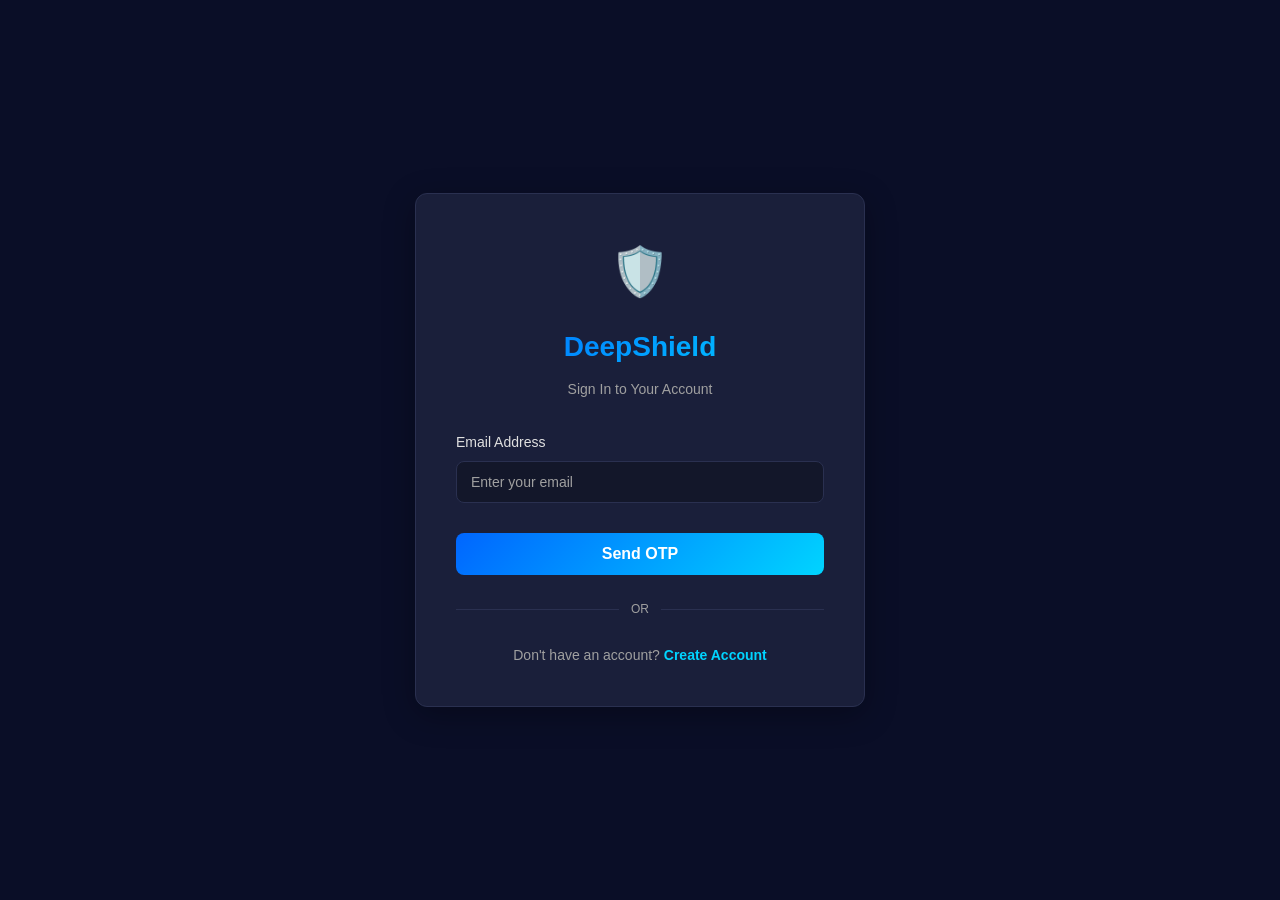
==== deepfake-detection/index.html @ 6e88c6fb "inital commit" ====
<!DOCTYPE html>
<html lang="en">
<head>
    <meta charset="UTF-8">
    <meta name="viewport" content="width=device-width, initial-scale=1.0">
    <title>DeepShield - Deepfake Detection System</title>
    <link rel="stylesheet" href="styles.css">
    <link rel="stylesheet" href="animations.css">
</head>
<body>
    <!-- Navigation Bar -->
    <nav class="navbar">
        <div class="nav-container">
            <div class="logo">
                <span class="logo-icon">🛡️</span>
                <span class="logo-text">DeepShield</span>
            </div>
            <ul class="nav-links">
                <li><a href="index.html" class="active">Home</a></li>
                <li><a href="image-detection.html">Image Detection</a></li>
                <li><a href="video-detection.html">Video Detection</a></li>
                <li><a href="audio-detection.html">Audio Detection</a></li>
                <li><a href="ai-assistant.html">AI Assistant</a></li>
                <li><a href="profile.html" id="profileLink" class="profile-name" style="display: none;"></a></li>
                <li><a href="#about">About</a></li>
            </ul>
        </div>
    </nav>

    <!-- Hero Section -->
    <section class="hero">
        <div class="hero-content">
            <h1 class="hero-title">Detect Deepfakes with AI</h1>
            <p class="hero-subtitle">Advanced AI-powered detection system to identify manipulated images, videos, and audio content</p>
            <div class="hero-buttons">
                <a href="image-detection.html" class="btn btn-primary">Analyze Image</a>
                <a href="video-detection.html" class="btn btn-primary">Analyze Video</a>
                <a href="audio-detection.html" class="btn btn-primary">Analyze Audio</a>
            </div>
        </div>
        <div class="hero-background">
            <div class="shape shape-1"></div>
            <div class="shape shape-2"></div>
            <div class="shape shape-3"></div>
        </div>
    </section>

    <!-- Features Section -->
    <section class="features" id="features">
        <div class="container">
            <h2 class="section-title">Our Detection Technology</h2>
            <div class="features-grid">
                <div class="feature-card">
                    <div class="feature-icon">📸</div>
                    <h3>Image Analysis</h3>
                    <p>Advanced facial artifact detection using XceptionNet CNN to identify manipulated images with high accuracy.</p>
                    <ul class="feature-list">
                        <li>XceptionNet model</li>
                        <li>Facial region detection</li>
                        <li>Real-time processing</li>
                    </ul>
                </div>

                <div class="feature-card">
                    <div class="feature-icon">🎥</div>
                    <h3>Video Analysis</h3>
                    <p>Frame-by-frame deepfake detection with temporal consistency checking for comprehensive video authentication.</p>
                    <ul class="feature-list">
                        <li>Frame extraction</li>
                        <li>Temporal analysis</li>
                        <li>Consistency scoring</li>
                    </ul>
                </div>

                <div class="feature-card">
                    <div class="feature-icon">🎵</div>
                    <h3>Audio Analysis</h3>
                    <p>Speech synthesis detection using MFCC feature extraction and CNN classification for audio authenticity verification.</p>
                    <ul class="feature-list">
                        <li>MFCC extraction</li>
                        <li>Speech analysis</li>
                        <li>Synthetic detection</li>
                    </ul>
                </div>

                <div class="feature-card">
                    <div class="feature-icon">🔀</div>
                    <h3>Fusion Logic</h3>
                    <p>Intelligent weighted fusion of multiple detection results for a comprehensive trust score assessment.</p>
                    <ul class="feature-list">
                        <li>Multi-modal analysis</li>
                        <li>Weighted scoring</li>
                        <li>Final verdict</li>
                    </ul>
                </div>

                <div class="feature-card">
                    <div class="feature-icon">🧠</div>
                    <h3>Explainable AI</h3>
                    <p>Grad-CAM visualization highlights the regions that influenced the model's decision for transparency.</p>
                    <ul class="feature-list">
                        <li>Visual explanations</li>
                        <li>Attention maps</li>
                        <li>Decision insights</li>
                    </ul>
                </div>

                <div class="feature-card">
                    <div class="feature-icon">⚡</div>
                    <h3>Real-time Results</h3>
                    <p>Instant analysis and detailed reports with confidence scores and visual indicators for quick decision making.</p>
                    <ul class="feature-list">
                        <li>Instant processing</li>
                        <li>Confidence scores</li>
                        <li>Detailed reports</li>
                    </ul>
                </div>
            </div>
        </div>
    </section>

    <!-- Models Section -->
    <section class="models">
        <div class="container">
            <h2 class="section-title">ML Models & Techniques</h2>
            <div class="models-grid">
                <div class="model-card">
                    <h3>XceptionNet</h3>
                    <p class="model-type">CNN Architecture</p>
                    <p>Deep learning CNN based on depthwise separable convolutions for capturing subtle facial artifacts.</p>
                </div>
                <div class="model-card">
                    <h3>MTCNN</h3>
                    <p class="model-type">Face Detection</p>
                    <p>Multi-task cascaded CNN for detecting and cropping facial regions with landmark precision.</p>
                </div>
                <div class="model-card">
                    <h3>MFCC</h3>
                    <p class="model-type">Audio Features</p>
                    <p>Mel-Frequency Cepstral Coefficients for extracting meaningful features from audio signals.</p>
                </div>
                <div class="model-card">
                    <h3>Audio CNN</h3>
                    <p class="model-type">Classification</p>
                    <p>Convolutional Neural Network trained to classify audio as real or synthetically generated.</p>
                </div>
            </div>
        </div>
    </section>

    <!-- How It Works Section -->
    <section class="how-it-works">
        <div class="container">
            <h2 class="section-title">How It Works</h2>
            <div class="workflow">
                <div class="workflow-step">
                    <div class="step-number">1</div>
                    <h3>Upload Content</h3>
                    <p>Select and upload your image, video, or audio file for analysis</p>
                </div>
                <div class="step-arrow">→</div>
                <div class="workflow-step">
                    <div class="step-number">2</div>
                    <h3>Processing</h3>
                    <p>AI models analyze the content for signs of manipulation</p>
                </div>
                <div class="step-arrow">→</div>
                <div class="workflow-step">
                    <div class="step-number">3</div>
                    <h3>Analysis</h3>
                    <p>Multi-modal fusion combines all detection results</p>
                </div>
                <div class="step-arrow">→</div>
                <div class="workflow-step">
                    <div class="step-number">4</div>
                    <h3>Results</h3>
                    <p>Get detailed report with trust score and visual explanations</p>
                </div>
            </div>
        </div>
    </section>

    <!-- About Section -->
    <section class="about" id="about">
        <div class="container">
            <h2 class="section-title">About DeepShield</h2>
            <div class="about-content">
                <p>DeepShield is a state-of-the-art deepfake detection system designed to help identify manipulated multimedia content. With advances in AI and deep learning, creating convincing deepfakes has become easier, making detection tools essential for content verification and misinformation prevention.</p>
                <p>Our system combines multiple detection algorithms and machine learning models to provide comprehensive analysis across images, videos, and audio content. We leverage cutting-edge techniques like XceptionNet, MTCNN, and MFCC feature extraction to ensure accurate and reliable results.</p>
                <p>DeepShield is committed to transparency and explainability, providing visual insights into why content was flagged as potentially fake, helping users understand the detection process.</p>
            </div>
        </div>
    </section>

    <!-- Footer -->
    <footer class="footer">
        <div class="container">
            <div class="footer-content">
                <div class="footer-section">
                    <h3>DeepShield</h3>
                    <p>Advanced deepfake detection system</p>
                </div>
                <div class="footer-section">
                    <h4>Navigation</h4>
                    <ul>
                        <li><a href="index.html">Home</a></li>
                        <li><a href="image-detection.html">Image Detection</a></li>
                        <li><a href="video-detection.html">Video Detection</a></li>
                        <li><a href="audio-detection.html">Audio Detection</a></li>
                    </ul>
                </div>
                <div class="footer-section">
                    <h4>Technologies</h4>
                    <ul>
                        <li>XceptionNet</li>
                        <li>MTCNN</li>
                        <li>MFCC</li>
                        <li>Grad-CAM</li>
                    </ul>
                </div>
                <div class="footer-section">
                    <h4>Support</h4>
                    <ul>
                        <li><a href="#">Documentation</a></li>
                        <li><a href="#">FAQ</a></li>
                        <li><a href="#">Contact</a></li>
                    </ul>
                </div>
            </div>
            <div class="footer-bottom">
                <p>&copy; 2026 DeepShield. All rights reserved. | Hackathon Project</p>
            </div>
        </div>
    </footer>

    <script src="script.js"></script>
    <script>
        // Authentication Check & Navigation Setup
        function checkAuthentication() {
            const token = localStorage.getItem('authToken');
            if (!token) {
                // Redirect to login if no token
                window.location.href = 'login.html';
                return false;
            }
            return true;
        }

        function setupNavigation() {
            const token = localStorage.getItem('authToken');
            const userEmail = localStorage.getItem('userEmail');
            const profileLink = document.getElementById('profileLink');
            
            // Add logout button to navbar
            const navLinks = document.querySelector('.nav-links');
            
            // Remove existing logout button if any
            const existingLogout = document.getElementById('logoutBtn');
            if (existingLogout) existingLogout.remove();
            
            if (token) {
                profileLink.style.display = 'block';
                // Display user email as profile name
                profileLink.textContent = userEmail || 'Profile';
                
                // Create logout button
                const logoutLi = document.createElement('li');
                logoutLi.innerHTML = `<a href="#" id="logoutBtn" class="logout-link">Logout</a>`;
                navLinks.appendChild(logoutLi);
                
                // Logout functionality
                document.getElementById('logoutBtn').addEventListener('click', function(e) {
                    e.preventDefault();
                    localStorage.removeItem('authToken');
                    localStorage.removeItem('userEmail');
                    window.location.href = 'login.html';
                });
            }
        }

        document.addEventListener('DOMContentLoaded', function() {
            checkAuthentication();
            setupNavigation();
        });
    </script>
</body>
</html>
---- deepfake-detection/styles.css ----
/* ============================================
   GLOBAL STYLES & VARIABLES
   ============================================ */

:root {
    --primary-color: #0066ff;
    --primary-dark: #0052cc;
    --secondary-color: #00d4ff;
    --success-color: #00d084;
    --danger-color: #ff3333;
    --warning-color: #ffb800;
    --dark-bg: #0a0e27;
    --dark-card: #1a1f3a;
    --dark-input: #13172a;
    --light-text: #e0e0e0;
    --light-text-secondary: #a0a0a0;
    --border-color: #2a3050;
    --gradient-primary: linear-gradient(135deg, #0066ff 0%, #00d4ff 100%);
    --gradient-success: linear-gradient(135deg, #00d084 0%, #00cc66 100%);
    --gradient-danger: linear-gradient(135deg, #ff3333 0%, #ff6666 100%);
    --shadow: 0 8px 32px rgba(0, 0, 0, 0.3);
    --shadow-lg: 0 20px 60px rgba(0, 102, 255, 0.2);
    --transition: all 0.3s cubic-bezier(0.4, 0, 0.2, 1);
    --transition-fast: all 0.15s cubic-bezier(0.4, 0, 0.2, 1);
    --transition-slow: all 0.5s cubic-bezier(0.4, 0, 0.2, 1);
}

* {
    margin: 0;
    padding: 0;
    box-sizing: border-box;
}

html {
    scroll-behavior: smooth;
}

body {
    font-family: 'Segoe UI', Tahoma, Geneva, Verdana, sans-serif;
    background: var(--dark-bg);
    color: var(--light-text);
    line-height: 1.6;
    overflow-x: hidden;
}

.container {
    max-width: 1200px;
    margin: 0 auto;
    padding: 0 20px;
}

/* ============================================
   NAVIGATION BAR
   ============================================ */

.navbar {
    background: linear-gradient(180deg, rgba(10, 14, 39, 0.99) 0%, rgba(15, 25, 60, 0.95) 100%);
    backdrop-filter: blur(20px);
    border-bottom: 2px solid rgba(0, 212, 255, 0.15);
    position: sticky;
    top: 0;
    z-index: 1000;
    box-shadow: 0 10px 40px rgba(0, 102, 255, 0.2), 0 0 60px rgba(0, 212, 255, 0.08);
    animation: slideDown 0.6s cubic-bezier(0.4, 0, 0.2, 1);
}

@keyframes slideDown {
    from {
        transform: translateY(-100%);
        opacity: 0;
    }
    to {
        transform: translateY(0);
        opacity: 1;
    }
}

.nav-container {
    width: 100%;
    max-width: 1600px;
    margin: 0 auto;
    padding: 0 50px;
    display: flex;
    justify-content: space-between;
    align-items: center;
    height: 75px;
    gap: 40px;
}

.logo {
    display: flex !important;
    align-items: center;
    justify-content: center;
    gap: 12px;
    font-size: 26px;
    font-weight: 800;
    background: linear-gradient(135deg, #0066ff 0%, #00d4ff 100%);
    -webkit-background-clip: text;
    -webkit-text-fill-color: transparent;
    background-clip: text;
    cursor: pointer;
    transition: all 0.4s cubic-bezier(0.4, 0, 0.2, 1);
    white-space: nowrap;
    flex-shrink: 0;
    animation: fadeInLeft 0.6s cubic-bezier(0.4, 0, 0.2, 1);
    letter-spacing: -0.5px;
    height: 75px;
}

@keyframes fadeInLeft {
    from {
        opacity: 0;
        transform: translateX(-20px);
    }
    to {
        opacity: 1;
        transform: translateX(0);
    }
}

.logo:hover {
    transform: scale(1.1);
    filter: drop-shadow(0 0 20px rgba(0, 102, 255, 0.5));
}

.logo-icon {
    font-size: 32px;
    animation: spin 3s linear infinite;
    transition: transform 0.4s ease;
    display: inline-block;
}

.logo:hover .logo-icon {
    animation: bounce 0.6s ease;
}

@keyframes spin {
    0% { transform: rotate(0deg); }
    100% { transform: rotate(360deg); }
}

@keyframes bounce {
    0%, 100% { transform: translateY(0); }
    50% { transform: translateY(-8px); }
}

.nav-links {
    display: flex;
    list-style: none;
    gap: 15px;
    margin: 0;
    padding: 0;
    align-items: center;
    flex: 1;
    justify-content: center;
}

.nav-links li {
    animation: fadeInDown 0.6s ease forwards;
    height: 100%;
    display: flex;
    align-items: center;
}

.nav-links li:nth-child(1) { animation-delay: 0.1s; }
.nav-links li:nth-child(2) { animation-delay: 0.2s; }
.nav-links li:nth-child(3) { animation-delay: 0.3s; }
.nav-links li:nth-child(4) { animation-delay: 0.4s; }
.nav-links li:nth-child(5) { animation-delay: 0.5s; }
.nav-links li:nth-child(6) { animation-delay: 0.6s; }
.nav-links li:nth-child(7) { animation-delay: 0.7s; }

@keyframes fadeInDown {
    from {
        opacity: 0;
        transform: translateY(-20px);
    }
    to {
        opacity: 1;
        transform: translateY(0);
    }
}

.nav-links a {
    color: var(--light-text-secondary);
    text-decoration: none;
    font-weight: 600;
    font-size: 14px;
    position: relative;
    transition: all 0.3s cubic-bezier(0.4, 0, 0.2, 1);
    padding: 8px 14px;
    border-radius: 8px;
    white-space: nowrap;
    letter-spacing: 0.3px;
    display: flex;
    align-items: center;
    height: 40px;
}

.nav-links a:hover {
    color: var(--secondary-color);
    background: rgba(0, 212, 255, 0.08);
    transform: translateY(-2px);
    box-shadow: 0 4px 12px rgba(0, 212, 255, 0.15);
}

.nav-links a.active {
    color: var(--secondary-color);
    background: rgba(0, 102, 255, 0.1);
    box-shadow: inset 0 0 20px rgba(0, 212, 255, 0.08);
    border-bottom: 3px solid var(--secondary-color);
}

.nav-links a.active::after {
    content: '';
    position: absolute;
    bottom: -8px;
    left: 14px;
    right: 14px;
    height: 3px;
    background: linear-gradient(90deg, #0066ff 0%, #00d4ff 100%);
    border-radius: 2px;
    animation: expandWidth 0.4s cubic-bezier(0.4, 0, 0.2, 1);
    box-shadow: 0 0 10px rgba(0, 212, 255, 0.5);
    display: none;
}

@keyframes expandWidth {
    from {
        width: 0;
        left: 50%;
    }
    to {
        width: calc(100% - 32px);
        left: 16px;
    }
}

.logout-link {
    background: linear-gradient(135deg, #0066ff 0%, #00d4ff 100%) !important;
    color: white !important;
    padding: 10px 22px !important;
    border-radius: 10px;
    font-size: 14px !important;
    font-weight: 700 !important;
    display: inline-flex !important;
    align-items: center;
    justify-content: center;
    border: none !important;
    cursor: pointer !important;
    transition: all 0.3s cubic-bezier(0.4, 0, 0.2, 1) !important;
    position: relative;
    overflow: hidden;
    animation: fadeInRight 0.6s ease 0.8s forwards;
    opacity: 0;
    letter-spacing: 0.5px;
    box-shadow: 0 8px 25px rgba(0, 102, 255, 0.3);
    height: 44px;
    white-space: nowrap;
}

@keyframes fadeInRight {
    from {
        opacity: 0;
        transform: translateX(20px);
    }
    to {
        opacity: 1;
        transform: translateX(0);
    }
}
.logout-link::before {
    content: '';
    position: absolute;
    top: 0;
    left: -100%;
    width: 100%;
    height: 100%;
    background: rgba(255, 255, 255, 0.3);
    transition: left 0.4s ease;
    z-index: 0;
}

.logout-link:hover::before {
    left: 100%;
}

.logout-link:hover {
    transform: translateY(-4px) scale(1.08) !important;
    box-shadow: 0 15px 35px rgba(0, 102, 255, 0.6), 0 0 20px rgba(0, 212, 255, 0.3) !important;
    text-decoration: none !important;
}

.logout-link:active {
    transform: translateY(-2px) scale(1.02) !important;
    box-shadow: 0 8px 20px rgba(0, 102, 255, 0.4) !important;
}

.profile-name {
    background: linear-gradient(135deg, #00d084 0%, #00cc66 100%) !important;
    color: white !important;
    padding: 10px 22px !important;
    border-radius: 10px;
    font-size: 14px !important;
    font-weight: 600 !important;
    display: inline-flex !important;
    align-items: center;
    justify-content: center;
    border: none !important;
    cursor: pointer !important;
    transition: all 0.3s cubic-bezier(0.4, 0, 0.2, 1) !important;
    position: relative;
    overflow: hidden;
    letter-spacing: 0.5px;
    box-shadow: 0 8px 25px rgba(0, 212, 132, 0.3);
    height: 44px;
    white-space: nowrap;
    max-width: 200px;
    overflow: hidden;
    text-overflow: ellipsis;
}

.profile-name:hover {
    transform: translateY(-4px) scale(1.08) !important;
    box-shadow: 0 15px 35px rgba(0, 212, 132, 0.6), 0 0 20px rgba(0, 212, 255, 0.3) !important;
    text-decoration: none !important;
}

.profile-name:active {
    transform: translateY(-2px) scale(1.02) !important;
    box-shadow: 0 8px 20px rgba(0, 212, 132, 0.4) !important;
}

/* Responsive Navbar */
@media (max-width: 1024px) {
    .nav-container {
        padding: 0 30px;
        height: 70px;
    }
    
    .nav-links {
        gap: 4px;
    }
    
    .nav-links a {
        padding: 8px 12px;
        font-size: 13px;
    }
    
    .logout-link {
        padding: 10px 18px !important;
        font-size: 13px !important;
    }
}

@media (max-width: 768px) {
    .nav-container {
        padding: 0 20px;
        height: 65px;
    }
    
    .logo {
        font-size: 22px;
        gap: 8px;
    }
    
    .logo-icon {
        font-size: 26px;
    }
    
    .nav-links {
        gap: 2px;
    }
    
    .nav-links a {
        padding: 6px 10px;
        font-size: 12px;
    }
    
    .logout-link {
        padding: 8px 14px !important;
        font-size: 12px !important;
    }
}

@media (max-width: 480px) {
    .nav-container {
        padding: 0 15px;
        height: 60px;
        flex-wrap: wrap;
    }
    
    .logo {
        font-size: 18px;
    }
    
    .logo-icon {
        font-size: 22px;
    }
    
    .nav-links {
        gap: 0;
        order: 3;
        width: 100%;
        margin-top: 10px;
    }
    
    .nav-links a {
        padding: 5px 8px;
        font-size: 11px;
    }
    
    .logout-link {
        padding: 7px 12px !important;
        font-size: 11px !important;
    }
}

@media (max-width: 768px) {
    .nav-links {
        gap: 15px;
        font-size: 14px;
    }
    
    .logo-text {
        display: none;
    }
}

/* ============================================
   BUTTONS
   ============================================ */

.btn {
    padding: 12px 24px;
    border: none;
    border-radius: 8px;
    font-size: 14px;
    font-weight: 600;
    cursor: pointer;
    transition: all 0.3s cubic-bezier(0.4, 0, 0.2, 1);
    text-decoration: none;
    display: inline-block;
    text-align: center;
    position: relative;
    overflow: hidden;
}

.btn::before {
    content: '';
    position: absolute;
    top: 50%;
    left: 50%;
    width: 0;
    height: 0;
    border-radius: 50%;
    background: rgba(255, 255, 255, 0.3);
    transform: translate(-50%, -50%);
    transition: width 0.6s, height 0.6s;
}

.btn:active::before {
    width: 300px;
    height: 300px;
}

.btn-primary {
    background: var(--gradient-primary);
    color: white;
    box-shadow: 0 4px 15px rgba(0, 102, 255, 0.3);
}

.btn-primary:hover {
    transform: translateY(-3px);
    box-shadow: 0 12px 25px rgba(0, 102, 255, 0.5);
}

.btn-primary:active {
    transform: translateY(-1px);
}

.btn-secondary {
    background: var(--dark-card);
    color: var(--secondary-color);
    border: 2px solid var(--secondary-color);
    transition: all 0.3s cubic-bezier(0.4, 0, 0.2, 1);
}

.btn-secondary:hover {
    background: rgba(0, 212, 255, 0.1);
    transform: translateY(-2px);
    box-shadow: 0 8px 20px rgba(0, 212, 255, 0.3);
}

.btn-large {
    padding: 16px 40px;
    font-size: 16px;
}

.button-container {
    display: flex;
    gap: 15px;
    justify-content: center;
    margin-top: 30px;
    flex-wrap: wrap;
}

/* ============================================
   FORM ELEMENTS
   ============================================ */

input[type="text"],
input[type="email"],
input[type="password"],
textarea,
select {
    background: rgba(19, 23, 42, 0.6);
    border: 1.5px solid rgba(0, 212, 255, 0.2);
    color: var(--light-text);
    padding: 12px 16px;
    border-radius: 8px;
    font-size: 14px;
    font-family: inherit;
    transition: all 0.3s cubic-bezier(0.4, 0, 0.2, 1);
}

input[type="text"]::placeholder,
input[type="email"]::placeholder,
input[type="password"]::placeholder,
textarea::placeholder {
    color: var(--light-text-secondary);
}

input[type="text"]:focus,
input[type="email"]:focus,
input[type="password"]:focus,
textarea:focus,
select:focus {
    outline: none;
    border-color: var(--secondary-color);
    background: rgba(19, 23, 42, 0.8);
    box-shadow: 0 0 0 3px rgba(0, 212, 255, 0.1),
                0 8px 20px rgba(0, 212, 255, 0.2);
    transform: translateY(-2px);
}

/* ============================================
   HERO SECTION
   ============================================ */

.hero {
    min-height: 90vh;
    display: flex;
    align-items: center;
    justify-content: space-between;
    padding: 80px 20px;
    position: relative;
    overflow: hidden;
}

.hero-background {
    position: absolute;
    inset: 0;
    z-index: 0;
}

.shape {
    position: absolute;
    opacity: 0.1;
    border-radius: 50%;
}

.shape-1 {
    width: 400px;
    height: 400px;
    background: var(--primary-color);
    top: 10%;
    right: 10%;
    animation: float 6s ease-in-out infinite;
}

.shape-2 {
    width: 300px;
    height: 300px;
    background: var(--secondary-color);
    top: 50%;
    left: 10%;
    animation: float 8s ease-in-out infinite reverse;
}

.shape-3 {
    width: 250px;
    height: 250px;
    background: var(--primary-color);
    bottom: 10%;
    right: 20%;
    animation: float 7s ease-in-out infinite;
}

@keyframes float {
    0%, 100% {
        transform: translateY(0px);
    }
    50% {
        transform: translateY(20px);
    }
}

.hero-content {
    max-width: 600px;
    z-index: 1;
    animation: slideInLeft 0.8s ease-out;
}

@keyframes slideInLeft {
    from {
        opacity: 0;
        transform: translateX(-50px);
    }
    to {
        opacity: 1;
        transform: translateX(0);
    }
}

.hero-title {
    font-size: 56px;
    font-weight: 900;
    margin-bottom: 20px;
    background: var(--gradient-primary);
    -webkit-background-clip: text;
    -webkit-text-fill-color: transparent;
    background-clip: text;
}

.hero-subtitle {
    font-size: 18px;
    color: var(--light-text-secondary);
    margin-bottom: 40px;
    line-height: 1.8;
}

.hero-buttons {
    display: flex;
    gap: 15px;
    flex-wrap: wrap;
}

@media (max-width: 768px) {
    .hero {
        min-height: 60vh;
        padding: 40px 20px;
    }
    
    .hero-title {
        font-size: 36px;
    }
    
    .hero-subtitle {
        font-size: 16px;
    }
}

/* ============================================
   FEATURES SECTION
   ============================================ */

.features,
.models,
.how-it-works,
.about {
    padding: 80px 20px;
    background: linear-gradient(180deg, var(--dark-bg) 0%, rgba(26, 31, 58, 0.5) 100%);
}

.section-title {
    font-size: 42px;
    font-weight: 900;
    text-align: center;
    margin-bottom: 60px;
    background: var(--gradient-primary);
    -webkit-background-clip: text;
    -webkit-text-fill-color: transparent;
    background-clip: text;
}

.features-grid {
    display: grid;
    grid-template-columns: repeat(auto-fit, minmax(300px, 1fr));
    gap: 30px;
    margin-bottom: 40px;
}

.feature-card {
    background: linear-gradient(135deg, rgba(26, 31, 58, 0.8) 0%, rgba(10, 14, 39, 0.6) 100%);
    border: 1px solid rgba(0, 212, 255, 0.1);
    border-radius: 12px;
    padding: 30px;
    transition: all 0.4s cubic-bezier(0.4, 0, 0.2, 1);
    position: relative;
    overflow: hidden;
    animation: fadeInUp 0.6s ease-out forwards;
    opacity: 0;
}

.feature-card:nth-child(1) { animation-delay: 0.1s; }
.feature-card:nth-child(2) { animation-delay: 0.2s; }
.feature-card:nth-child(3) { animation-delay: 0.3s; }
.feature-card:nth-child(4) { animation-delay: 0.4s; }
.feature-card:nth-child(5) { animation-delay: 0.5s; }
.feature-card:nth-child(6) { animation-delay: 0.6s; }

@keyframes fadeInUp {
    from {
        opacity: 0;
        transform: translateY(30px);
    }
    to {
        opacity: 1;
        transform: translateY(0);
    }
}

.feature-card::before {
    content: '';
    position: absolute;
    top: 0;
    left: 0;
    right: 0;
    height: 3px;
    background: var(--gradient-primary);
    transform: scaleX(0);
    transform-origin: left;
    transition: transform 0.4s cubic-bezier(0.4, 0, 0.2, 1);
}

.feature-card::after {
    content: '';
    position: absolute;
    inset: 0;
    background: radial-gradient(circle at var(--mouse-x, 50%) var(--mouse-y, 50%), rgba(0, 212, 255, 0.1), transparent);
    opacity: 0;
    transition: opacity 0.3s;
}

.feature-card:hover {
    border-color: var(--secondary-color);
    transform: translateY(-12px);
    box-shadow: 0 25px 50px rgba(0, 102, 255, 0.15);
    background: linear-gradient(135deg, rgba(26, 31, 58, 1) 0%, rgba(10, 14, 39, 0.8) 100%);
}

.feature-card:hover::before {
    transform: scaleX(1);
}

.feature-card:hover::after {
    opacity: 1;
}

.feature-icon {
    font-size: 48px;
    margin-bottom: 15px;
    display: inline-block;
    transition: all 0.4s cubic-bezier(0.4, 0, 0.2, 1);
    animation: float 3s ease-in-out infinite;
}

.feature-card:hover .feature-icon {
    transform: scale(1.15) rotate(10deg);
    animation: none;
}

.feature-card h3 {
    font-size: 20px;
    margin-bottom: 12px;
    color: white;
}

.feature-card p {
    color: var(--light-text-secondary);
    margin-bottom: 15px;
    font-size: 14px;
}

.feature-list {
    list-style: none;
    margin-top: 15px;
}

.feature-list li {
    padding: 8px 0;
    padding-left: 24px;
    position: relative;
    font-size: 13px;
    color: var(--light-text-secondary);
}

.feature-list li::before {
    content: '✓';
    position: absolute;
    left: 0;
    color: var(--secondary-color);
    font-weight: bold;
}

/* ============================================
   MODELS SECTION
   ============================================ */

.models-grid {
    display: grid;
    grid-template-columns: repeat(auto-fit, minmax(250px, 1fr));
    gap: 25px;
}

.model-card {
    background: linear-gradient(135deg, rgba(0, 102, 255, 0.1) 0%, rgba(0, 212, 255, 0.1) 100%);
    border: 1px solid var(--border-color);
    border-radius: 12px;
    padding: 25px;
    transition: var(--transition);
    text-align: center;
}

.model-card:hover {
    border-color: var(--secondary-color);
    background: linear-gradient(135deg, rgba(0, 102, 255, 0.2) 0%, rgba(0, 212, 255, 0.2) 100%);
}

.model-card h3 {
    font-size: 22px;
    margin-bottom: 8px;
    color: white;
}

.model-type {
    color: var(--secondary-color);
    font-size: 12px;
    font-weight: 600;
    text-transform: uppercase;
    letter-spacing: 1px;
    margin-bottom: 12px;
}

.model-card p {
    color: var(--light-text-secondary);
    font-size: 14px;
    line-height: 1.6;
}

/* ============================================
   HOW IT WORKS SECTION
   ============================================ */

.workflow {
    display: grid;
    grid-template-columns: repeat(auto-fit, minmax(200px, 1fr));
    gap: 30px;
    align-items: center;
    max-width: 1000px;
    margin: 0 auto;
}

.workflow-step {
    background: var(--dark-card);
    border: 1px solid var(--border-color);
    border-radius: 12px;
    padding: 30px 25px;
    text-align: center;
    transition: var(--transition);
    position: relative;
    z-index: 1;
}

.workflow-step:hover {
    border-color: var(--secondary-color);
    box-shadow: 0 10px 30px rgba(0, 102, 255, 0.15);
}

.step-number {
    width: 50px;
    height: 50px;
    background: var(--gradient-primary);
    border-radius: 50%;
    display: flex;
    align-items: center;
    justify-content: center;
    font-size: 24px;
    font-weight: bold;
    margin: 0 auto 15px;
    color: white;
}

.workflow-step h3 {
    font-size: 18px;
    margin-bottom: 10px;
}

.workflow-step p {
    color: var(--light-text-secondary);
    font-size: 14px;
}

.step-arrow {
    text-align: center;
    font-size: 32px;
    color: var(--secondary-color);
    display: none;
}

@media (min-width: 768px) {
    .workflow {
        grid-template-columns: repeat(4, 1fr);
    }
    
    .step-arrow {
        display: block;
        grid-column: auto;
        margin: 0 -15px;
    }
}

/* ============================================
   ABOUT SECTION
   ============================================ */

.about {
    background: linear-gradient(180deg, rgba(26, 31, 58, 0.5) 0%, var(--dark-bg) 100%);
}

.about-content {
    max-width: 800px;
    margin: 0 auto;
    text-align: center;
}

.about-content p {
    font-size: 16px;
    line-height: 1.8;
    margin-bottom: 20px;
    color: var(--light-text-secondary);
}

/* ============================================
   DETECTION CONTAINER
   ============================================ */

.detection-container {
    max-width: 1100px;
    margin: 0 auto;
    padding: 60px 20px;
}

.detection-header {
    text-align: center;
    margin-bottom: 50px;
}

.detection-header h1 {
    font-size: 42px;
    font-weight: 900;
    margin-bottom: 15px;
    background: var(--gradient-primary);
    -webkit-background-clip: text;
    -webkit-text-fill-color: transparent;
    background-clip: text;
}

.detection-header p {
    font-size: 18px;
    color: var(--light-text-secondary);
}

.detection-content {
    background: var(--dark-card);
    border: 1px solid var(--border-color);
    border-radius: 16px;
    padding: 40px;
    margin-bottom: 40px;
    box-shadow: var(--shadow);
}

/* ============================================
   UPLOAD SECTION
   ============================================ */

.upload-section {
    margin-bottom: 30px;
}

.upload-area {
    border: 2px dashed var(--border-color);
    border-radius: 12px;
    padding: 60px 40px;
    text-align: center;
    cursor: pointer;
    transition: var(--transition);
    background: linear-gradient(135deg, rgba(0, 102, 255, 0.05) 0%, rgba(0, 212, 255, 0.05) 100%);
}

.upload-area:hover {
    border-color: var(--secondary-color);
    background: linear-gradient(135deg, rgba(0, 102, 255, 0.1) 0%, rgba(0, 212, 255, 0.1) 100%);
}

.upload-icon {
    font-size: 64px;
    margin-bottom: 20px;
    animation: pulse 2s ease-in-out infinite;
}

@keyframes pulse {
    0%, 100% {
        transform: scale(1);
    }
    50% {
        transform: scale(1.1);
    }
}

.upload-area h3 {
    font-size: 22px;
    margin-bottom: 8px;
    color: white;
}

.upload-area p {
    color: var(--light-text-secondary);
    font-size: 14px;
}

.file-info {
    background: linear-gradient(135deg, rgba(0, 208, 132, 0.1) 0%, rgba(0, 204, 102, 0.1) 100%);
    border: 1px solid rgba(0, 208, 132, 0.3);
    border-radius: 8px;
    padding: 20px;
    text-align: center;
    margin-bottom: 20px;
}

.file-info p {
    color: var(--success-color);
    font-weight: 500;
    margin-bottom: 15px;
}

/* ============================================
   PREVIEW SECTIONS
   ============================================ */

.preview-section {
    margin-bottom: 30px;
}

.image-preview,
.video-preview,
.audio-player {
    margin-bottom: 20px;
}

.image-preview img,
.video-preview video {
    width: 100%;
    max-height: 400px;
    border-radius: 8px;
    border: 1px solid var(--border-color);
}

.audio-info,
.video-info {
    display: flex;
    gap: 30px;
    justify-content: center;
    color: var(--light-text-secondary);
    font-size: 14px;
}

.audio-info p,
.video-info p {
    margin: 0;
}

/* ============================================
   WAVEFORM & CANVAS ELEMENTS
   ============================================ */

.waveform-container,
.timeline-container,
.frequency-analysis {
    margin-bottom: 30px;
}

.waveform-container h3,
.timeline-container h3,
.frequency-analysis h3 {
    margin-bottom: 15px;
    color: white;
}

.waveform-canvas,
.timeline-chart,
.frequency-chart,
.spectrogram-canvas {
    width: 100%;
    border: 1px solid var(--border-color);
    border-radius: 8px;
    background: rgba(0, 0, 0, 0.2);
}

/* ============================================
   FRAME SELECTION
   ============================================ */

.frame-selection {
    background: linear-gradient(135deg, rgba(0, 102, 255, 0.05) 0%, rgba(0, 212, 255, 0.05) 100%);
    border: 1px solid var(--border-color);
    border-radius: 8px;
    padding: 25px;
    margin-bottom: 30px;
}

.frame-selection h3 {
    margin-bottom: 10px;
    color: white;
}

.frame-options {
    display: flex;
    gap: 20px;
    flex-wrap: wrap;
}

.radio-option {
    display: flex;
    align-items: center;
    gap: 10px;
    cursor: pointer;
    padding: 10px 15px;
    border: 1px solid var(--border-color);
    border-radius: 8px;
    transition: var(--transition);
    flex: 1;
    min-width: 200px;
}

.radio-option:hover {
    border-color: var(--secondary-color);
    background: rgba(0, 212, 255, 0.05);
}

.radio-option input[type="radio"] {
    cursor: pointer;
    accent-color: var(--primary-color);
    width: 20px;
    height: 20px;
}

.radio-option span {
    color: var(--light-text-secondary);
    font-weight: 500;
}

/* ============================================
   LOADING SPINNER
   ============================================ */

.loading-spinner {
    text-align: center;
    padding: 40px;
}

.spinner {
    width: 50px;
    height: 50px;
    border: 4px solid var(--border-color);
    border-top: 4px solid var(--primary-color);
    border-radius: 50%;
    animation: spin 1s linear infinite;
    margin: 0 auto 20px;
}

@keyframes spin {
    to {
        transform: rotate(360deg);
    }
}

.progress-container {
    margin-top: 20px;
}

.progress-bar {
    width: 100%;
    height: 8px;
    background: var(--dark-input);
    border-radius: 4px;
    overflow: hidden;
    margin: 15px 0;
}

.progress-fill {
    height: 100%;
    background: var(--gradient-primary);
    border-radius: 4px;
    animation: progress 0.5s ease-out forwards;
}

@keyframes progress {
    to {
        width: 100%;
    }
}

.progress-percentage {
    color: var(--secondary-color);
    font-weight: 600;
    font-size: 14px;
}

/* ============================================
   RESULTS SECTION
   ============================================ */

.results-section {
    display: none;
}

.results-section h2 {
    font-size: 28px;
    margin-bottom: 30px;
    color: white;
}

.trust-score-container {
    margin-bottom: 40px;
}

.trust-score-card {
    background: linear-gradient(135deg, rgba(0, 102, 255, 0.1) 0%, rgba(0, 212, 255, 0.1) 100%);
    border: 1px solid var(--border-color);
    border-radius: 12px;
    padding: 30px;
    text-align: center;
}

.trust-score-card h3 {
    margin-bottom: 20px;
    color: white;
}

.trust-meter {
    width: 100%;
    height: 30px;
    background: var(--dark-input);
    border-radius: 15px;
    overflow: hidden;
    margin-bottom: 15px;
    border: 1px solid var(--border-color);
}

.trust-bar {
    height: 100%;
    background: var(--gradient-success);
    border-radius: 15px;
    width: 0%;
    transition: width 1s ease-out;
}

.trust-percentage {
    font-size: 28px;
    font-weight: bold;
    background: var(--gradient-primary);
    -webkit-background-clip: text;
    -webkit-text-fill-color: transparent;
    background-clip: text;
}

.results-grid {
    display: grid;
    grid-template-columns: repeat(auto-fit, minmax(300px, 1fr));
    gap: 25px;
    margin-bottom: 40px;
}

.result-card {
    background: linear-gradient(135deg, rgba(26, 31, 58, 0.5) 0%, rgba(26, 31, 58, 0.3) 100%);
    border: 1px solid var(--border-color);
    border-radius: 12px;
    padding: 25px;
    transition: var(--transition);
}

.result-card:hover {
    border-color: var(--secondary-color);
}

.result-card.full-width {
    grid-column: 1 / -1;
}

.result-card h3 {
    margin-bottom: 20px;
    color: white;
}

.result-item {
    margin-bottom: 20px;
}

.result-item label {
    display: block;
    color: var(--light-text-secondary);
    font-size: 13px;
    font-weight: 600;
    text-transform: uppercase;
    letter-spacing: 0.5px;
    margin-bottom: 8px;
}

.confidence-bar {
    width: 100%;
    height: 12px;
    background: var(--dark-input);
    border-radius: 6px;
    overflow: hidden;
    margin-bottom: 8px;
    border: 1px solid var(--border-color);
}

.confidence-fill {
    height: 100%;
    background: var(--gradient-primary);
    border-radius: 6px;
    width: 0%;
    transition: width 1s ease-out;
}

.result-item span {
    display: block;
    color: var(--secondary-color);
    font-weight: 600;
    font-size: 14px;
}

.verdict-box {
    background: linear-gradient(135deg, rgba(0, 208, 132, 0.1) 0%, rgba(0, 204, 102, 0.1) 100%);
    border: 1px solid rgba(0, 208, 132, 0.3);
    border-radius: 8px;
    padding: 20px;
    text-align: center;
}

.verdict-box.danger {
    background: linear-gradient(135deg, rgba(255, 51, 51, 0.1) 0%, rgba(255, 102, 102, 0.1) 100%);
    border-color: rgba(255, 51, 51, 0.3);
}

.verdict-box p {
    margin: 0;
    color: white;
    font-weight: 600;
    font-size: 16px;
}

.verdict-confidence {
    color: var(--light-text-secondary) !important;
    font-size: 13px !important;
    font-weight: normal !important;
    margin-top: 8px;
}

/* ============================================
   FRAMES GALLERY
   ============================================ */

.frames-gallery {
    display: grid;
    grid-template-columns: repeat(auto-fill, minmax(120px, 1fr));
    gap: 15px;
}

.gallery-frame {
    position: relative;
    border-radius: 8px;
    overflow: hidden;
    border: 2px solid var(--border-color);
    cursor: pointer;
    transition: var(--transition);
}

.gallery-frame:hover {
    border-color: var(--secondary-color);
    transform: scale(1.05);
}

.gallery-frame img {
    width: 100%;
    height: 100px;
    object-fit: cover;
    display: block;
}

.gallery-frame-info {
    position: absolute;
    top: 0;
    left: 0;
    right: 0;
    bottom: 0;
    background: rgba(0, 0, 0, 0.7);
    display: flex;
    align-items: center;
    justify-content: center;
    opacity: 0;
    transition: var(--transition);
}

.gallery-frame:hover .gallery-frame-info {
    opacity: 1;
}

.gallery-frame-info span {
    color: var(--danger-color);
    font-weight: bold;
    font-size: 12px;
}

/* ============================================
   GRADCAM VISUALIZATION
   ============================================ */

.gradcam-container {
    background: rgba(0, 0, 0, 0.3);
    border-radius: 8px;
    overflow: hidden;
    border: 1px solid var(--border-color);
}

.gradcam-image {
    width: 100%;
    max-height: 400px;
    object-fit: contain;
    display: block;
    border-radius: 8px;
}

.spectrogram-container {
    background: rgba(0, 0, 0, 0.3);
    border-radius: 8px;
    overflow: hidden;
    border: 1px solid var(--border-color);
    padding: 15px;
}

/* ============================================
   REPORT SECTION
   ============================================ */

.report-details {
    display: grid;
    grid-template-columns: repeat(auto-fit, minmax(250px, 1fr));
    gap: 20px;
}

.report-item {
    display: grid;
    grid-template-columns: 1fr 1fr;
    gap: 15px;
    padding: 15px;
    background: rgba(0, 0, 0, 0.2);
    border-radius: 8px;
    border: 1px solid var(--border-color);
    align-items: center;
}

.report-label {
    color: var(--light-text-secondary);
    font-weight: 600;
    font-size: 13px;
    text-transform: uppercase;
    letter-spacing: 0.5px;
}

.report-item span:last-child {
    color: var(--secondary-color);
    text-align: right;
    font-weight: 500;
}

/* ============================================
   AI ANALYSIS SECTION (DEDICATED)
   ============================================ */

.ai-analysis-section {
    background: linear-gradient(135deg, 
        rgba(0, 102, 255, 0.08) 0%, 
        rgba(0, 212, 255, 0.08) 50%,
        rgba(102, 51, 255, 0.08) 100%);
    border: 2px solid rgba(0, 212, 255, 0.3);
    border-radius: 16px;
    padding: 40px;
    margin: 40px 0;
    position: relative;
    overflow: hidden;
    box-shadow: 0 0 40px rgba(0, 212, 255, 0.1);
}

.ai-analysis-section::before {
    content: '';
    position: absolute;
    top: 0;
    left: 0;
    right: 0;
    height: 3px;
    background: linear-gradient(90deg, #0066ff, #00d4ff, #6633ff);
    animation: gradient-shift 3s ease infinite;
}

@keyframes gradient-shift {
    0% { background-position: 0% center; }
    100% { background-position: 200% center; }
}

.ai-analysis-section h3 {
    color: #00d4ff;
    font-size: 24px;
    font-weight: 700;
    margin-bottom: 20px;
    display: flex;
    align-items: center;
    gap: 12px;
}

.ai-analysis-section h3::before {
    content: '🤖';
    display: inline-block;
    font-size: 28px;
}

.ai-verdict-banner {
    background: linear-gradient(135deg, rgba(0, 102, 255, 0.15) 0%, rgba(0, 212, 255, 0.15) 100%);
    border-left: 5px solid #00d4ff;
    border-radius: 12px;
    padding: 20px;
    margin-bottom: 25px;
    border: 1px solid rgba(0, 212, 255, 0.2);
}

.ai-verdict-banner.deepfake {
    background: linear-gradient(135deg, rgba(255, 83, 77, 0.15) 0%, rgba(244, 67, 54, 0.15) 100%);
    border-left-color: #FF5345;
    border-color: rgba(255, 83, 77, 0.2);
}

.ai-verdict-text {
    color: #00d4ff;
    font-size: 20px;
    font-weight: 700;
    margin: 0 0 10px 0;
}

.ai-verdict-banner.deepfake .ai-verdict-text {
    color: #FF5345;
}

.ai-risk-assessment {
    color: #E0E0E0;
    font-size: 14px;
    margin: 0;
}

.ai-findings-list {
    display: flex;
    flex-direction: column;
    gap: 15px;
    margin-bottom: 25px;
}

.ai-finding-item {
    display: flex;
    align-items: flex-start;
    gap: 15px;
    padding: 15px;
    background: rgba(0, 0, 0, 0.2);
    border-left: 4px solid #00d4ff;
    border-radius: 8px;
    transition: var(--transition);
}

.ai-finding-item:hover {
    background: rgba(0, 212, 255, 0.1);
    transform: translateX(5px);
}

.ai-finding-item.deepfake {
    border-left-color: #FF5345;
}

.ai-finding-item:hover.deepfake {
    background: rgba(255, 83, 77, 0.1);
}

.ai-finding-number {
    display: flex;
    align-items: center;
    justify-content: center;
    width: 35px;
    height: 35px;
    min-width: 35px;
    border-radius: 50%;
    background: rgba(0, 212, 255, 0.2);
    color: #00d4ff;
    font-weight: 700;
    font-size: 16px;
    flex-shrink: 0;
}

.ai-finding-item.deepfake .ai-finding-number {
    background: rgba(255, 83, 77, 0.2);
    color: #FF5345;
}

.ai-finding-text {
    color: #E0E0E0;
    font-size: 14px;
    line-height: 1.6;
    margin: 0;
}

.ai-insights-grid {
    display: grid;
    grid-template-columns: repeat(auto-fit, minmax(280px, 1fr));
    gap: 20px;
    margin-top: 25px;
    padding-top: 25px;
    border-top: 1px solid rgba(0, 212, 255, 0.1);
}

.ai-insight-card {
    background: rgba(0, 0, 0, 0.3);
    border: 1px solid rgba(0, 212, 255, 0.2);
    border-radius: 12px;
    padding: 20px;
    transition: var(--transition);
}

.ai-insight-card:hover {
    border-color: rgba(0, 212, 255, 0.5);
    background: rgba(0, 212, 255, 0.05);
}

.ai-insight-label {
    color: #00d4ff;
    font-size: 12px;
    font-weight: 700;
    text-transform: uppercase;
    letter-spacing: 1px;
    margin-bottom: 8px;
    display: block;
}

.ai-insight-value {
    color: #E0E0E0;
    font-size: 15px;
    font-weight: 500;
}

/* ============================================
   INFO SECTION
   ============================================ */

.info-section {
    background: var(--dark-card);
    border: 1px solid var(--border-color);
    border-radius: 16px;
    padding: 50px 40px;
    box-shadow: var(--shadow);
}

.info-section h2 {
    font-size: 32px;
    margin-bottom: 40px;
    text-align: center;
    color: white;
}

.info-grid {
    display: grid;
    grid-template-columns: repeat(auto-fit, minmax(250px, 1fr));
    gap: 25px;
}

.info-card {
    background: linear-gradient(135deg, rgba(0, 102, 255, 0.05) 0%, rgba(0, 212, 255, 0.05) 100%);
    border: 1px solid var(--border-color);
    border-radius: 12px;
    padding: 25px;
    transition: var(--transition);
    text-align: center;
}

.info-card:hover {
    border-color: var(--secondary-color);
    background: linear-gradient(135deg, rgba(0, 102, 255, 0.1) 0%, rgba(0, 212, 255, 0.1) 100%);
}

.info-card h3 {
    font-size: 18px;
    margin-bottom: 12px;
    color: white;
}

.info-card p {
    color: var(--light-text-secondary);
    font-size: 14px;
    line-height: 1.6;
}

.info-text {
    color: var(--light-text-secondary);
    font-size: 13px;
    margin: 10px 0;
}

/* ============================================
   ERROR SECTION
   ============================================ */

.error-section {
    display: none;
}

.error-box {
    background: linear-gradient(135deg, rgba(255, 51, 51, 0.1) 0%, rgba(255, 102, 102, 0.1) 100%);
    border: 1px solid rgba(255, 51, 51, 0.3);
    border-radius: 8px;
    padding: 20px;
    text-align: center;
    margin-bottom: 20px;
}

.error-box p {
    color: var(--danger-color);
    font-weight: 500;
    margin-bottom: 15px;
}

/* ============================================
   FOOTER
   ============================================ */

.footer {
    background: rgba(10, 14, 39, 0.95);
    border-top: 1px solid var(--border-color);
    padding: 50px 20px 20px;
    margin-top: 80px;
}

.footer-content {
    display: grid;
    grid-template-columns: repeat(auto-fit, minmax(200px, 1fr));
    gap: 40px;
    margin-bottom: 40px;
    max-width: 1200px;
    margin-left: auto;
    margin-right: auto;
}

.footer-section h3,
.footer-section h4 {
    color: white;
    margin-bottom: 15px;
}

.footer-section p {
    color: var(--light-text-secondary);
    font-size: 14px;
}

.footer-section ul {
    list-style: none;
}

.footer-section ul li {
    margin-bottom: 10px;
}

.footer-section ul li a {
    color: var(--light-text-secondary);
    text-decoration: none;
    transition: var(--transition);
    font-size: 14px;
}

.footer-section ul li a:hover {
    color: var(--secondary-color);
}

.footer-bottom {
    text-align: center;
    padding-top: 20px;
    border-top: 1px solid var(--border-color);
    color: var(--light-text-secondary);
    font-size: 13px;
}

/* ============================================
   RESPONSIVE DESIGN
   ============================================ */

@media (max-width: 768px) {
    .detection-content {
        padding: 25px;
    }
    
    .upload-area {
        padding: 40px 20px;
    }
    
    .info-section {
        padding: 30px 20px;
    }
    
    .results-grid {
        grid-template-columns: 1fr;
    }
    
    .button-container {
        flex-direction: column;
    }
    
    .btn {
        width: 100%;
    }
    
    .frame-options {
        flex-direction: column;
    }
    
    .radio-option {
        min-width: auto;
    }
}

/* ============================================
   UTILITY CLASSES
   ============================================ */

.hidden {
    display: none !important;
}

.visible {
    display: block !important;
}

/* ============================================
   ADVANCED MICRO-INTERACTIONS
   ============================================ */

/* Gradient animation background */
@keyframes gradientBG {
    0% {
        background-position: 0% 50%;
    }
    50% {
        background-position: 100% 50%;
    }
    100% {
        background-position: 0% 50%;
    }
}

.gradient-bg {
    background-size: 200% 200%;
    animation: gradientBG 15s ease infinite;
}

/* Enhanced card flip effect */
.flip-card {
    background-color: transparent;
    width: 100%;
    height: 300px;
    perspective: 1000px;
}

.flip-card-inner {
    position: relative;
    width: 100%;
    height: 100%;
    text-align: center;
    transition: transform 0.6s;
    transform-style: preserve-3d;
}

.flip-card:hover .flip-card-inner {
    transform: rotateY(180deg);
}

.flip-card-front, .flip-card-back {
    position: absolute;
    width: 100%;
    height: 100%;
    -webkit-backface-visibility: hidden;
    backface-visibility: hidden;
    display: flex;
    flex-direction: column;
    justify-content: center;
    align-items: center;
}

.flip-card-front {
    background: var(--dark-card);
    border: 1px solid var(--border-color);
    border-radius: 12px;
    color: white;
}

.flip-card-back {
    background: linear-gradient(135deg, #0066ff 0%, #00d4ff 100%);
    border-radius: 12px;
    transform: rotateY(180deg);
}

/* Enhanced result card hover effects */
.result-card {
    position: relative;
    overflow: hidden;
}

.result-card::after {
    content: '';
    position: absolute;
    top: 0;
    left: -100%;
    width: 100%;
    height: 100%;
    background: linear-gradient(90deg, transparent, rgba(255, 255, 255, 0.1), transparent);
    transition: left 0.5s ease-in-out;
    pointer-events: none;
}

.result-card:hover::after {
    left: 100%;
}

/* Animated gradient text */
.gradient-text {
    background: var(--gradient-primary);
    -webkit-background-clip: text;
    -webkit-text-fill-color: transparent;
    background-clip: text;
    animation: gradientShift 3s ease-in-out infinite;
    background-size: 200% 200%;
}

/* Neon glow effect */
.neon-glow {
    text-shadow: 0 0 10px var(--primary-color), 0 0 20px var(--secondary-color);
    animation: neon-pulse 2s ease-in-out infinite;
}

@keyframes neon-pulse {
    0%, 100% {
        text-shadow: 0 0 10px var(--primary-color), 0 0 20px var(--secondary-color);
    }
    50% {
        text-shadow: 0 0 20px var(--primary-color), 0 0 30px var(--secondary-color), 0 0 40px var(--primary-color);
    }
}

/* Smooth loader animation */
.smooth-loader {
    width: 50px;
    height: 50px;
    border-radius: 50%;
    background: conic-gradient(var(--primary-color), var(--secondary-color), var(--primary-color));
    animation: spin 1.5s linear infinite;
}

/* Enhanced progress indicator */
.progress-indicator {
    position: relative;
    height: 10px;
    background: var(--dark-input);
    border-radius: 5px;
    overflow: hidden;
}

.progress-indicator::before {
    content: '';
    position: absolute;
    top: 0;
    left: 0;
    height: 100%;
    background: linear-gradient(90deg, var(--primary-color), var(--secondary-color));
    border-radius: 5px;
    animation: expandWidth 1s ease-out forwards;
}

/* Animated dots loading */
.dots-loading {
    display: inline-block;
    position: relative;
    width: 80px;
    height: 80px;
}

.dots-loading div {
    position: absolute;
    border: 4px solid var(--primary-color);
    opacity: 1;
    border-radius: 50%;
    animation: dots 1s cubic-bezier(0, 0.2, 0.8, 1) infinite;
}

.dots-loading div:nth-child(2) {
    animation-delay: -0.5s;
}

.dots-loading div:nth-child(3) {
    animation-delay: -1s;
}

@keyframes dots {
    0% {
        top: 36px;
        left: 36px;
        width: 0;
        height: 0;
        opacity: 1;
    }
    100% {
        top: 0px;
        left: 0px;
        width: 72px;
        height: 72px;
        opacity: 0;
    }
}

/* Cards entrance stagger effect */
.entrance-stagger {
    opacity: 0;
    animation: fadeInUp 0.6s ease-out forwards;
}

.entrance-stagger:nth-child(1) { animation-delay: 0s; }
.entrance-stagger:nth-child(2) { animation-delay: 0.1s; }
.entrance-stagger:nth-child(3) { animation-delay: 0.2s; }
.entrance-stagger:nth-child(4) { animation-delay: 0.3s; }
.entrance-stagger:nth-child(5) { animation-delay: 0.4s; }
.entrance-stagger:nth-child(6) { animation-delay: 0.5s; }
.entrance-stagger:nth-child(n+7) { animation-delay: 0.6s; }

/* Enhanced SVG animation */
svg {
    fill: var(--secondary-color);
}

.animated-svg {
    stroke-dasharray: 1000;
    stroke-dashoffset: 1000;
    animation: drawSVG 2s ease-in-out forwards;
}

@keyframes drawSVG {
    to {
        stroke-dashoffset: 0;
    }
}

/* Morphing shapes */
@keyframes morph {
    0%, 100% {
        border-radius: 60% 40% 30% 70% / 60% 30% 70% 40%;
    }
    25% {
        border-radius: 30% 60% 70% 40% / 50% 60% 30% 60%;
    }
    50% {
        border-radius: 70% 30% 40% 60% / 30% 60% 60% 40%;
    }
    75% {
        border-radius: 40% 70% 60% 30% / 70% 40% 30% 60%;
    }
}

.morphing-shape {
    animation: morph 8s ease-in-out infinite;
    width: 150px;
    height: 150px;
}

/* Enhanced button group animations */
.button-group .btn {
    animation: slideInUp 0.4s ease-out forwards;
}

.button-group .btn:nth-child(1) { animation-delay: 0s; }
.button-group .btn:nth-child(2) { animation-delay: 0.1s; }
.button-group .btn:nth-child(3) { animation-delay: 0.2s; }

/* Text reveal animation */
@keyframes textReveal {
    from {
        background-position: -1000px 0;
    }
    to {
        background-position: 1000px 0;
    }
}

.text-reveal {
    background: linear-gradient(90deg, var(--dark-bg), var(--dark-card), var(--dark-bg));
    background-size: 1000px 100%;
    animation: textReveal 2s linear infinite;
    -webkit-background-clip: text;
    -webkit-text-fill-color: transparent;
}

/* Smooth fade in for results */
.fade-in-results {
    animation: fadeInUp 0.5s ease-out forwards;
}

.fade-in-results:nth-child(1) { animation-delay: 0s; }
.fade-in-results:nth-child(2) { animation-delay: 0.1s; }
.fade-in-results:nth-child(3) { animation-delay: 0.2s; }
.fade-in-results:nth-child(4) { animation-delay: 0.3s; }
.fade-in-results:nth-child(5) { animation-delay: 0.4s; }

/* Floating label animation */
@keyframes floatingLabel {
    0%, 100% {
        transform: translateY(0px);
    }
    50% {
        transform: translateY(-10px);
    }
}

.floating-label {
    animation: floatingLabel 3s ease-in-out infinite;
}

/* Enhancement: Rainbow text effect */
@keyframes rainbow {
    0% {
        color: #ff0000;
    }
    16.66% {
        color: #ff7f00;
    }
    33.32% {
        color: #ffff00;
    }
    49.98% {
        color: #00ff00;
    }
    66.64% {
        color: #0000ff;
    }
    83.30% {
        color: #4b0082;
    }
    100% {
        color: #9400d3;
    }
}

.rainbow-text {
    animation: rainbow 6s linear infinite;
}

/* Smooth bar animation for progress */
.smooth-bar {
    position: relative;
    height: 6px;
    background: var(--dark-input);
    border-radius: 3px;
    overflow: hidden;
}

.smooth-bar::after {
    content: '';
    position: absolute;
    top: 0;
    left: 0;
    height: 100%;
    background: var(--gradient-primary);
    border-radius: 3px;
    animation: expandWidth 1.5s ease-out forwards;
    box-shadow: 0 0 10px var(--secondary-color);
}

/* Cursor follow effect */
.cursor-follow {
    position: relative;
}

.cursor-follow::before {
    content: '';
    position: absolute;
    width: 100%;
    height: 100%;
    top: 0;
    left: 0;
    background: radial-gradient(circle, rgba(0, 212, 255, 0.2) 0%, transparent 70%);
    opacity: 0;
    transition: opacity 0.3s ease-out;
    border-radius: inherit;
}

.cursor-follow:hover::before {
    opacity: 1;
}

/* Icon animation bounce */
@keyframes iconBounce {
    0%, 100% {
        transform: translateY(0);
    }
    50% {
        transform: translateY(-10px);
    }
}

.icon-bounce {
    animation: iconBounce 1s ease-in-out infinite;
}

/* Smooth line animation */
@keyframes lineAnimation {
    from {
        width: 0;
    }
    to {
        width: 100%;
    }
}

.line-animation {
    height: 3px;
    background: var(--gradient-primary);
    animation: lineAnimation 0.8s ease-out;
    margin-bottom: 20px;
}

/* The detection footer animations */
.footer-section {
    animation: fadeInUp 0.6s ease-out forwards;
}

.footer-section:nth-child(2) {
    animation-delay: 0.1s;
}

.footer-section:nth-child(3) {
    animation-delay: 0.2s;
}

.footer-section:nth-child(4) {
    animation-delay: 0.3s;
}

@keyframes slideInRight {
    from {
        transform: translateX(400px);
        opacity: 0;
    }
    to {
        transform: translateX(0);
        opacity: 1;
    }
}

@keyframes slideOut {
    from {
        transform: translateX(0);
        opacity: 1;
    }
    to {
        transform: translateX(400px);
        opacity: 0;
    }
}

@keyframes fadeInUp {
    from {
        opacity: 0;
        transform: translateY(30px);
    }
    to {
        opacity: 1;
        transform: translateY(0);
    }
}

@keyframes fadeInDown {
    from {
        opacity: 0;
        transform: translateY(-30px);
    }
    to {
        opacity: 1;
        transform: translateY(0);
    }
}

@keyframes zoomIn {
    from {
        opacity: 0;
        transform: scale(0.95);
    }
    to {
        opacity: 1;
        transform: scale(1);
    }
}

@keyframes scaleUp {
    from {
        transform: scale(0.9);
        opacity: 0;
    }
    to {
        transform: scale(1);
        opacity: 1;
    }
}

/* Hover effects */
@keyframes glow {
    0%, 100% {
        box-shadow: 0 0 20px rgba(0, 102, 255, 0.5);
    }
    50% {
        box-shadow: 0 0 40px rgba(0, 212, 255, 0.8);
    }
}

@keyframes shimmer {
    0% {
        background-position: -1000px 0;
    }
    100% {
        background-position: 1000px 0;
    }
}

@keyframes bounce {
    0%, 100% {
        transform: translateY(0);
    }
    25% {
        transform: translateY(-5px);
    }
    75% {
        transform: translateY(5px);
    }
}

@keyframes rotate360 {
    from {
        transform: rotate(0deg);
    }
    to {
        transform: rotate(360deg);
    }
}

@keyframes pulse-glow {
    0%, 100% {
        opacity: 1;
        text-shadow: 0 0 5px rgba(0, 212, 255, 0.5);
    }
    50% {
        opacity: 0.8;
        text-shadow: 0 0 20px rgba(0, 212, 255, 0.8);
    }
}

@keyframes slideInRight {
    from {
        transform: translateX(100px);
        opacity: 0;
    }
    to {
        transform: translateX(0);
        opacity: 1;
    }
}

@keyframes slideInLeft {
    from {
        transform: translateX(-100px);
        opacity: 0;
    }
    to {
        transform: translateX(0);
        opacity: 1;
    }
}

@keyframes flip {
    0% {
        transform: perspective(400px) rotateY(0);
    }
    100% {
        transform: perspective(400px) rotateY(360deg);
    }
}

@keyframes heartbeat {
    0%, 100% {
        transform: scale(1);
    }
    25% {
        transform: scale(1.1);
    }
    50% {
        transform: scale(1.05);
    }
    75% {
        transform: scale(1.08);
    }
}

@keyframes gradientShift {
    0% {
        background-position: 0% 50%;
    }
    50% {
        background-position: 100% 50%;
    }
    100% {
        background-position: 0% 50%;
    }
}

@keyframes wave {
    0%, 100% {
        transform: translateY(0px);
    }
    25% {
        transform: translateY(-10px);
    }
    50% {
        transform: translateY(0px);
    }
    75% {
        transform: translateY(-5px);
    }
}

@keyframes fadeInScale {
    from {
        opacity: 0;
        transform: scale(0.8) translateY(20px);
    }
    to {
        opacity: 1;
        transform: scale(1) translateY(0);
    }
}

@keyframes slideDown {
    from {
        opacity: 0;
        max-height: 0;
        transform: translateY(-20px);
    }
    to {
        opacity: 1;
        max-height: 500px;
        transform: translateY(0);
    }
}

@keyframes blink {
    0%, 49%, 100% {
        opacity: 1;
    }
    50%, 99% {
        opacity: 0.3;
    }
}

@keyframes expandWidth {
    from {
        width: 0;
        opacity: 0;
    }
    to {
        width: 100%;
        opacity: 1;
    }
}

/* Particle effects */
@keyframes particle-float {
    0% {
        transform: translateY(0) translateX(0) scale(1);
        opacity: 1;
    }
    100% {
        transform: translateY(-100px) translateX(50px) scale(0);
        opacity: 0;
    }
}

@keyframes particle-sink {
    0% {
        transform: translateY(0) translateX(0) scale(1);
        opacity: 1;
    }
    100% {
        transform: translateY(100px) translateX(-50px) scale(0);
        opacity: 0;
    }
}

/* Apply animations to elements */
.hero-content {
    animation: slideInLeft 0.8s ease-out !important;
}

.feature-card {
    animation: fadeInUp 0.6s ease-out forwards;
}

.feature-card:nth-child(2) {
    animation-delay: 0.1s;
}

.feature-card:nth-child(3) {
    animation-delay: 0.2s;
}

.feature-card:nth-child(4) {
    animation-delay: 0.3s;
}

.feature-card:nth-child(5) {
    animation-delay: 0.4s;
}

.feature-card:nth-child(6) {
    animation-delay: 0.5s;
}

.model-card {
    animation: fadeInUp 0.6s ease-out forwards;
}

.model-card:nth-child(2) {
    animation-delay: 0.15s;
}

.model-card:nth-child(3) {
    animation-delay: 0.3s;
}

.model-card:nth-child(4) {
    animation-delay: 0.45s;
}

.workflow-step {
    animation: scaleUp 0.5s ease-out forwards;
}

.workflow-step:nth-child(2) {
    animation-delay: 0.15s;
}

.workflow-step:nth-child(4) {
    animation-delay: 0.3s;
}

.workflow-step:nth-child(6) {
    animation-delay: 0.45s;
}

/* Enhanced button animations */
.btn:not(.btn-large) {
    position: relative;
    overflow: hidden;
}

.btn::before {
    content: '';
    position: absolute;
    top: 0;
    left: -100%;
    width: 100%;
    height: 100%;
    background: rgba(255, 255, 255, 0.2);
    transition: left 0.3s ease-out;
    z-index: 1;
}

.btn:hover::before {
    left: 100%;
}

.btn-primary {
    position: relative;
    overflow: hidden;
}

.btn-primary:hover {
    animation: heartbeat 0.5s ease-in-out;
}

/* Results animations */
.results-section {
    animation: fadeInUp 0.6s ease-out;
}

.result-card {
    animation: slideInUp 0.5s ease-out forwards;
}

.result-card:nth-child(2) {
    animation-delay: 0.1s;
}

.result-card:nth-child(3) {
    animation-delay: 0.2s;
}

@keyframes slideInUp {
    from {
        opacity: 0;
        transform: translateY(30px);
    }
    to {
        opacity: 1;
        transform: translateY(0);
    }
}

/* Input focus animations */
input:focus,
textarea:focus,
select:focus {
    outline: none;
    border-color: var(--secondary-color) !important;
    box-shadow: 0 0 20px rgba(0, 212, 255, 0.3) !important;
    animation: glow 0.5s ease-in-out;
}

/* Card hover effects */
.feature-card:hover,
.model-card:hover,
.info-card:hover {
    animation: float 0.3s ease-out forwards;
}

@keyframes float {
    from {
        transform: translateY(0);
    }
    to {
        transform: translateY(-8px);
    }
}

/* Smooth transitions for all interactive elements */
a, button, .btn, input, select, textarea {
    transition: all 0.3s cubic-bezier(0.4, 0, 0.2, 1);
}

/* Text animations */
.section-title {
    animation: fadeInDown 0.6s ease-out;
}

/* File upload animation */
.upload-area {
    animation: fadeInScale 0.5s ease-out;
}

.upload-area.drag-over {
    animation: pulse-glow 0.4s ease-in-out;
    border-color: var(--secondary-color);
    background: linear-gradient(135deg, rgba(0, 102, 255, 0.2) 0%, rgba(0, 212, 255, 0.2) 100%);
}

/* Loading state animation */
.loading-spinner .spinner {
    animation: rotate360 1s linear infinite;
}

/* Progress bar animation */
.progress-fill {
    animation: expandWidth 1s ease-out forwards;
}

/* Gallery frame animations */
.gallery-frame {
    animation: fadeInScale 0.5s ease-out forwards;
}

.gallery-frame:nth-child(1) {
    animation-delay: 0s;
}

.gallery-frame:nth-child(2) {
    animation-delay: 0.05s;
}

.gallery-frame:nth-child(3) {
    animation-delay: 0.1s;
}

.gallery-frame:nth-child(4) {
    animation-delay: 0.15s;
}

.gallery-frame:nth-child(5) {
    animation-delay: 0.2s;
}

.gallery-frame:nth-child(n+6) {
    animation-delay: 0.25s;
}

/* Trust score animation */
.trust-bar {
    animation: expandWidth 1.5s cubic-bezier(0.4, 0, 0.2, 1) forwards;
}

/* Report items stagger animation */
.report-item {
    animation: slideInUp 0.5s ease-out forwards;
}

.report-item:nth-child(2) {
    animation-delay: 0.1s;
}

.report-item:nth-child(3) {
    animation-delay: 0.2s;
}

.report-item:nth-child(4) {
    animation-delay: 0.3s;
}

.report-item:nth-child(5) {
    animation-delay: 0.4s;
}

.report-item:nth-child(6) {
    animation-delay: 0.5s;
}

/* Tab transitions */
.tab-content {
    animation: fadeInUp 0.4s ease-out;
}

/* Smooth page transitions */
body {
    animation: fadeInUp 0.5s ease-out;
}

/* Navbar hover enhancement */
.nav-links a:hover {
    animation: pulse-glow 0.4s ease-in-out forwards;
}

.nav-links a.active {
    animation: pulse-glow 0.3s ease-in-out;
}

/* Detection header animation */
.detection-header {
    animation: fadeInDown 0.6s ease-out;
}

.detection-header h1 {
    animation: fadeInDown 0.7s ease-out;
}

.detection-header p {
    animation: fadeInUp 0.6s ease-out 0.1s both;
}

/* Verdict box animations */
.verdict-box {
    animation: scaleUp 0.5s ease-out;
}

/* Enhanced click feedback */
.btn:active {
    transform: scale(0.98);
}

/* Smooth scroll behavior for links */
html {
    scroll-behavior: smooth;
}

/* Logo animation */
.logo {
    animation: fadeInDown 0.6s ease-out;
}

.logo:hover {
    animation: bounce 0.6s ease-in-out;
}

/* Footer animations */
.footer-section {
    animation: fadeInUp 0.6s ease-out forwards;
}

.footer-section:nth-child(2) {
    animation-delay: 0.1s;
}

.footer-section:nth-child(3) {
    animation-delay: 0.2s;
}

.footer-section:nth-child(4) {
    animation-delay: 0.3s;
}
---- deepfake-detection/animations.css ----
/* ============================================
   COMPREHENSIVE ANIMATIONS & MODERN EFFECTS
   ============================================ */

/* Entrance Animations */
@keyframes slideInUp {
    from {
        opacity: 0;
        transform: translateY(40px);
    }
    to {
        opacity: 1;
        transform: translateY(0);
    }
}

@keyframes slideInDown {
    from {
        opacity: 0;
        transform: translateY(-40px);
    }
    to {
        opacity: 1;
        transform: translateY(0);
    }
}

@keyframes slideInLeft {
    from {
        opacity: 0;
        transform: translateX(-50px);
    }
    to {
        opacity: 1;
        transform: translateX(0);
    }
}

@keyframes slideInRight {
    from {
        opacity: 0;
        transform: translateX(50px);
    }
    to {
        opacity: 1;
        transform: translateX(0);
    }
}

@keyframes fadeIn {
    from { opacity: 0; }
    to { opacity: 1; }
}

@keyframes zoomIn {
    from {
        opacity: 0;
        transform: scale(0.95);
    }
    to {
        opacity: 1;
        transform: scale(1);
    }
}

/* Hover & Interactive Animations */
@keyframes pulse {
    0%, 100% { opacity: 1; transform: scale(1); }
    50% { opacity: 0.8; transform: scale(1.02); }
}

@keyframes glow {
    0%, 100% { box-shadow: 0 0 10px rgba(0, 212, 255, 0.2); }
    50% { box-shadow: 0 0 20px rgba(0, 212, 255, 0.5); }
}

@keyframes float {
    0%, 100% { transform: translateY(0px); }
    50% { transform: translateY(-10px); }
}

@keyframes bounce {
    0%, 100% { transform: translateY(0); }
    50% { transform: translateY(-8px); }
}

/* Enhanced scrollbar styling */
::-webkit-scrollbar {
    width: 12px;
}

::-webkit-scrollbar-track {
    background: #0a0e27;
}

::-webkit-scrollbar-thumb {
    background: linear-gradient(135deg, #0066ff, #00d4ff);
    border-radius: 6px;
    border: 2px solid #0a0e27;
    transition: background 0.3s ease;
}

::-webkit-scrollbar-thumb:hover {
    background: linear-gradient(135deg, #00d4ff, #0066ff);
    box-shadow: 0 0 20px rgba(0, 212, 255, 0.4);
}

/* Global smooth transitions */
* {
    transition: background-color 0.3s ease, color 0.3s ease, border-color 0.3s ease;
}

a, button, input, select, textarea {
    transition: all 0.3s cubic-bezier(0.4, 0, 0.2, 1);
}

/* Smooth page transitions */
body {
    animation: pageLoad 0.6s ease-out;
}

@keyframes pageLoad {
    from { opacity: 0; }
    to { opacity: 1; }
}

/* Utility animation classes */
.animate-in {
    animation: fadeIn 0.6s ease-out forwards;
}

.animate-up {
    animation: slideInUp 0.8s cubic-bezier(0.4, 0, 0.2, 1) forwards;
    opacity: 0;
}

.animate-pulse {
    animation: pulse 2s cubic-bezier(0.4, 0, 0.6, 1) infinite;
}

.animate-float {
    animation: float 3s ease-in-out infinite;
}

.animate-glow {
    animation: glow 2s ease-in-out infinite;
}
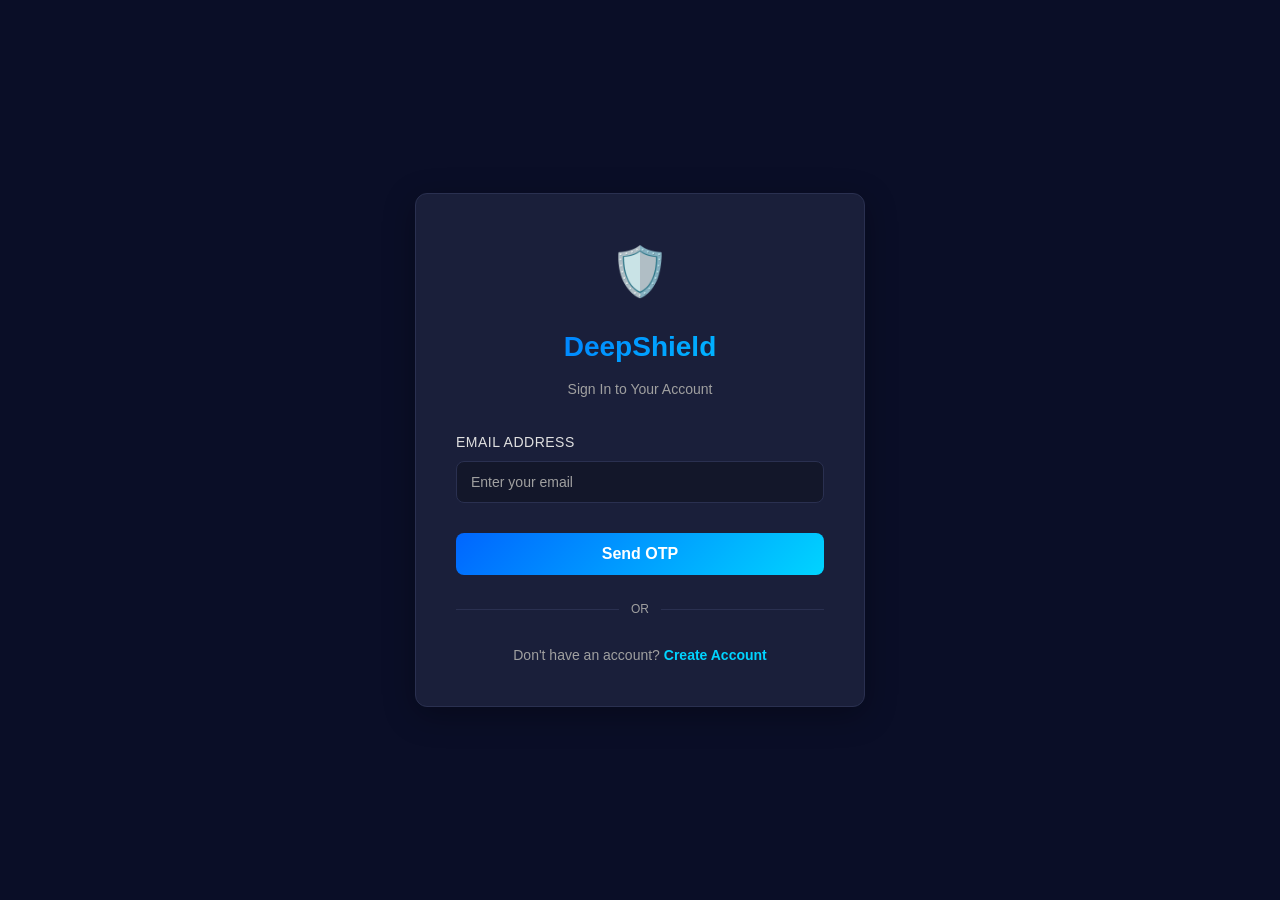
==== commit 137d6c0e: "Fix: Add authentication checks and UI improvements - Add login page redirect for unauthenticated use" ====
--- a/deepfake-detection/index.html
+++ b/deepfake-detection/index.html
@@ -6,6 +6,16 @@
     <title>DeepShield - Deepfake Detection System</title>
     <link rel="stylesheet" href="styles.css">
     <link rel="stylesheet" href="animations.css">
+    <script>
+        // Check if user is authenticated
+        const authToken = localStorage.getItem('authToken');
+        const userEmail = localStorage.getItem('userEmail');
+        
+        if (!authToken || !userEmail) {
+            // Redirect to login page if not authenticated
+            window.location.href = 'login.html';
+        }
+    </script>
 </head>
 <body>
     <!-- Navigation Bar -->
@@ -21,8 +31,9 @@
                 <li><a href="video-detection.html">Video Detection</a></li>
                 <li><a href="audio-detection.html">Audio Detection</a></li>
                 <li><a href="ai-assistant.html">AI Assistant</a></li>
+                <li><a href="feedback.html">Feedback</a></li>
+                <li><a href="index.html#about">About</a></li>
                 <li><a href="profile.html" id="profileLink" class="profile-name" style="display: none;"></a></li>
-                <li><a href="#about">About</a></li>
             </ul>
         </div>
     </nav>
@@ -234,54 +245,5 @@
     </footer>
 
     <script src="script.js"></script>
-    <script>
-        // Authentication Check & Navigation Setup
-        function checkAuthentication() {
-            const token = localStorage.getItem('authToken');
-            if (!token) {
-                // Redirect to login if no token
-                window.location.href = 'login.html';
-                return false;
-            }
-            return true;
-        }
-
-        function setupNavigation() {
-            const token = localStorage.getItem('authToken');
-            const userEmail = localStorage.getItem('userEmail');
-            const profileLink = document.getElementById('profileLink');
-            
-            // Add logout button to navbar
-            const navLinks = document.querySelector('.nav-links');
-            
-            // Remove existing logout button if any
-            const existingLogout = document.getElementById('logoutBtn');
-            if (existingLogout) existingLogout.remove();
-            
-            if (token) {
-                profileLink.style.display = 'block';
-                // Display user email as profile name
-                profileLink.textContent = userEmail || 'Profile';
-                
-                // Create logout button
-                const logoutLi = document.createElement('li');
-                logoutLi.innerHTML = `<a href="#" id="logoutBtn" class="logout-link">Logout</a>`;
-                navLinks.appendChild(logoutLi);
-                
-                // Logout functionality
-                document.getElementById('logoutBtn').addEventListener('click', function(e) {
-                    e.preventDefault();
-                    localStorage.removeItem('authToken');
-                    localStorage.removeItem('userEmail');
-                    window.location.href = 'login.html';
-                });
-            }
-        }
-
-        document.addEventListener('DOMContentLoaded', function() {
-            checkAuthentication();
-            setupNavigation();
-        });
-    </script>
 </body>
 </html>
--- a/deepfake-detection/styles.css
+++ b/deepfake-detection/styles.css
@@ -152,7 +152,7 @@
     padding: 0;
     align-items: center;
     flex: 1;
-    justify-content: center;
+    justify-content: flex-start;
 }
 
 .nav-links li {
@@ -168,7 +168,13 @@
 .nav-links li:nth-child(4) { animation-delay: 0.4s; }
 .nav-links li:nth-child(5) { animation-delay: 0.5s; }
 .nav-links li:nth-child(6) { animation-delay: 0.6s; }
-.nav-links li:nth-child(7) { animation-delay: 0.7s; }
+.nav-links li:nth-child(7) { 
+    animation-delay: 0.7s;
+}
+.nav-links li:nth-child(8) { 
+    animation-delay: 0.8s;
+    margin-left: auto !important;
+}
 
 @keyframes fadeInDown {
     from {
@@ -251,8 +257,7 @@
     transition: all 0.3s cubic-bezier(0.4, 0, 0.2, 1) !important;
     position: relative;
     overflow: hidden;
-    animation: fadeInRight 0.6s ease 0.8s forwards;
-    opacity: 0;
+    opacity: 1;
     letter-spacing: 0.5px;
     box-shadow: 0 8px 25px rgba(0, 102, 255, 0.3);
     height: 44px;
@@ -2829,3 +2834,516 @@
 .footer-section:nth-child(4) {
     animation-delay: 0.3s;
 }
+
+/* ============================================
+   FEEDBACK FORM STYLES
+   ============================================ */
+
+.feedback-card {
+    background: var(--dark-card);
+    border: 1px solid var(--border-color);
+    border-radius: 16px;
+    padding: 40px;
+    box-shadow: var(--shadow);
+    margin-bottom: 40px;
+    animation: fadeInUp 0.6s ease;
+}
+
+.form-group {
+    margin-bottom: 25px;
+}
+
+.form-group label {
+    display: block;
+    color: #E0E0E0;
+    font-weight: 600;
+    margin-bottom: 10px;
+    font-size: 14px;
+    text-transform: uppercase;
+    letter-spacing: 0.5px;
+}
+
+.form-control {
+    width: 100%;
+    padding: 12px 15px;
+    background: rgba(0, 0, 0, 0.3);
+    border: 1px solid rgba(0, 212, 255, 0.2);
+    border-radius: 8px;
+    color: #E0E0E0;
+    font-size: 14px;
+    font-family: inherit;
+    transition: var(--transition);
+}
+
+.form-control:focus {
+    outline: none;
+    border-color: #00d4ff;
+    background: rgba(0, 212, 255, 0.05);
+    box-shadow: 0 0 15px rgba(0, 212, 255, 0.1);
+}
+
+.form-control::placeholder {
+    color: #888;
+}
+
+.feedback-textarea {
+    resize: vertical;
+    min-height: 200px;
+    font-family: 'Courier New', monospace;
+}
+
+.char-count {
+    display: block;
+    margin-top: 8px;
+    color: #888;
+    font-size: 12px;
+    text-align: right;
+}
+
+.feedback-upload-area {
+    border: 2px dashed rgba(0, 212, 255, 0.3);
+    border-radius: 12px;
+    padding: 30px;
+    text-align: center;
+    cursor: pointer;
+    transition: var(--transition);
+    background: rgba(0, 0, 0, 0.2);
+}
+
+.feedback-upload-area:hover {
+    border-color: #00d4ff;
+    background: rgba(0, 212, 255, 0.05);
+}
+
+.feedback-upload-area .upload-icon {
+    font-size: 40px;
+    margin-bottom: 10px;
+}
+
+.feedback-upload-area h4 {
+    color: #00d4ff;
+    margin: 10px 0 5px 0;
+    font-size: 16px;
+}
+
+.feedback-upload-area p {
+    color: #888;
+    font-size: 13px;
+    margin: 0;
+}
+
+.checkbox-group {
+    margin-bottom: 30px;
+}
+
+.checkbox-label {
+    display: flex;
+    align-items: center;
+    gap: 10px;
+    cursor: pointer;
+    color: #E0E0E0;
+    font-size: 14px;
+    user-select: none;
+}
+
+.checkbox-label input[type="checkbox"] {
+    width: 18px;
+    height: 18px;
+    cursor: pointer;
+    accent-color: #00d4ff;
+}
+
+.form-actions {
+    display: flex;
+    gap: 15px;
+    margin-bottom: 20px;
+}
+
+.btn-large {
+    flex: 1;
+    padding: 15px 30px;
+    font-size: 16px;
+    font-weight: 600;
+    display: flex;
+    align-items: center;
+    justify-content: center;
+    gap: 10px;
+}
+
+.btn-small {
+    padding: 10px 20px;
+    font-size: 13px;
+}
+
+.form-disclaimer {
+    color: #888;
+    font-size: 12px;
+    text-align: center;
+    margin: 0;
+    line-height: 1.5;
+}
+
+/* Alert Messages */
+.alert {
+    padding: 20px;
+    border-radius: 8px;
+    margin-bottom: 20px;
+    animation: slideIn 0.4s ease;
+}
+
+.alert h4 {
+    margin: 0 0 10px 0;
+    font-size: 18px;
+}
+
+.alert p {
+    margin: 0 0 15px 0;
+    color: inherit;
+    line-height: 1.6;
+}
+
+.alert-success {
+    background: rgba(0, 212, 127, 0.1);
+    border: 1px solid rgba(0, 212, 127, 0.3);
+    color: #00D47F;
+}
+
+.alert-error {
+    background: rgba(255, 83, 77, 0.1);
+    border: 1px solid rgba(255, 83, 77, 0.3);
+    color: #FF5345;
+}
+
+/* Loading Spinner */
+.loading-spinner {
+    text-align: center;
+    padding: 40px;
+    display: flex;
+    flex-direction: column;
+    align-items: center;
+    justify-content: center;
+}
+
+.spinner {
+    width: 50px;
+    height: 50px;
+    border: 4px solid rgba(0, 212, 255, 0.2);
+    border-top-color: #00d4ff;
+    border-radius: 50%;
+    animation: spin 0.8s linear infinite;
+    margin-bottom: 20px;
+}
+
+@keyframes spin {
+    to { transform: rotate(360deg); }
+}
+
+.loading-spinner p {
+    color: #00d4ff;
+    font-weight: 600;
+    margin: 0;
+}
+
+@keyframes slideIn {
+    from {
+        opacity: 0;
+        transform: translateY(-10px);
+    }
+    to {
+        opacity: 1;
+        transform: translateY(0);
+    }
+}
+
+/* Responsive Design */
+@media (max-width: 768px) {
+    .feedback-card {
+        padding: 30px 20px;
+    }
+
+    .form-actions {
+        flex-direction: column;
+    }
+
+    .btn-large {
+        width: 100%;
+    }
+
+    .feedback-upload-area {
+        padding: 20px;
+    }
+
+    .feedback-upload-area .upload-icon {
+        font-size: 32px;
+    }
+}
+
+/* ============================================
+   COMPREHENSIVE RESPONSIVE DESIGN
+   ============================================ */
+
+/* Tablet & iPad (768px - 1024px) */
+@media (max-width: 1024px) {
+    .container {
+        padding: 0 15px;
+    }
+
+    body {
+        font-size: 15px;
+    }
+
+    h1 { font-size: 28px; }
+    h2 { font-size: 22px; }
+    h3 { font-size: 18px; }
+
+    .btn {
+        padding: 10px 20px;
+        font-size: 14px;
+        min-height: 44px;
+    }
+
+    input, textarea, select {
+        font-size: 16px;
+        padding: 10px 12px;
+    }
+}
+
+/* Tablet (768px - 900px) */
+@media (max-width: 900px) {
+    .hero {
+        padding: 60px 20px;
+    }
+
+    .hero-content h1 {
+        font-size: 32px;
+    }
+
+    .features-grid {
+        grid-template-columns: repeat(2, 1fr);
+        gap: 20px;
+    }
+
+    .grid-container {
+        grid-template-columns: repeat(2, 1fr);
+        gap: 20px;
+    }
+}
+
+/* Mobile (480px - 767px) */
+@media (max-width: 767px) {
+    body {
+        font-size: 14px;
+    }
+
+    .container {
+        padding: 0 10px;
+    }
+
+    h1 { font-size: 24px; }
+    h2 { font-size: 18px; }
+    h3 { font-size: 16px; }
+
+    .hero {
+        padding: 40px 15px;
+    }
+
+    .hero-content h1 {
+        font-size: 26px;
+    }
+
+    .hero-content p {
+        font-size: 14px;
+    }
+
+    .hero-buttons {
+        flex-direction: column;
+        gap: 10px;
+    }
+
+    .btn {
+        width: 100%;
+        padding: 10px 14px;
+        font-size: 13px;
+        min-height: 42px;
+    }
+
+    .btn-primary, .btn-secondary {
+        width: 100%;
+    }
+
+    input, textarea, select {
+        font-size: 16px;
+        padding: 9px 10px;
+    }
+
+    .features-grid {
+        grid-template-columns: 1fr;
+        gap: 15px;
+    }
+
+    .grid-container {
+        grid-template-columns: 1fr;
+        gap: 15px;
+    }
+
+    .form-group {
+        margin-bottom: 15px;
+    }
+
+    .form-group label {
+        font-size: 12px;
+        margin-bottom: 5px;
+    }
+
+    .section {
+        padding: 30px 15px;
+    }
+
+    .section h2 {
+        margin-bottom: 15px;
+    }
+
+    .card, .feature-card {
+        padding: 15px;
+        border-radius: 8px;
+    }
+
+    .upload-area {
+        padding: 20px;
+    }
+
+    .upload-area .upload-icon {
+        font-size: 36px;
+    }
+
+    .upload-area .upload-text {
+        font-size: 14px;
+    }
+
+    .result-card {
+        padding: 15px;
+        margin-bottom: 12px;
+    }
+
+    .button-group {
+        flex-direction: column;
+        gap: 8px;
+    }
+
+    .button-group .btn {
+        width: 100%;
+    }
+
+    table {
+        font-size: 12px;
+    }
+
+    th, td {
+        padding: 8px 6px;
+    }
+}
+
+/* Small Mobile (360px - 479px) */
+@media (max-width: 479px) {
+    .container {
+        padding: 0 8px;
+    }
+
+    body {
+        font-size: 13px;
+    }
+
+    h1 { font-size: 20px; }
+    h2 { font-size: 16px; }
+    h3 { font-size: 14px; }
+
+    .hero {
+        padding: 30px 12px;
+    }
+
+    .hero-content h1 {
+        font-size: 22px;
+        line-height: 1.3;
+    }
+
+    .hero-content p {
+        font-size: 12px;
+    }
+
+    .btn {
+        padding: 8px 12px;
+        font-size: 12px;
+        min-height: 40px;
+        border-radius: 6px;
+    }
+
+    input, textarea, select {
+        font-size: 16px;
+        padding: 8px 8px;
+    }
+
+    .section {
+        padding: 20px 10px;
+    }
+
+    .card, .feature-card {
+        padding: 12px;
+    }
+
+    .form-group {
+        margin-bottom: 12px;
+    }
+
+    .form-group label {
+        font-size: 11px;
+    }
+
+    .upload-area {
+        padding: 15px;
+    }
+
+    .upload-area .upload-icon {
+        font-size: 28px;
+    }
+
+    .upload-area .upload-text {
+        font-size: 12px;
+    }
+
+    .result-card {
+        padding: 12px;
+    }
+
+    table {
+        font-size: 11px;
+    }
+
+    th, td {
+        padding: 6px 4px;
+    }
+
+    .info-grid {
+        grid-template-columns: 1fr;
+        gap: 10px;
+    }
+}
+
+/* Extra Small Mobile (< 360px) */
+@media (max-width: 359px) {
+    h1 { font-size: 18px; }
+    h2 { font-size: 14px; }
+    h3 { font-size: 12px; }
+
+    .btn {
+        padding: 7px 10px;
+        font-size: 11px;
+    }
+
+    .section {
+        padding: 15px 8px;
+    }
+
+    .card {
+        padding: 10px;
+    }
+}
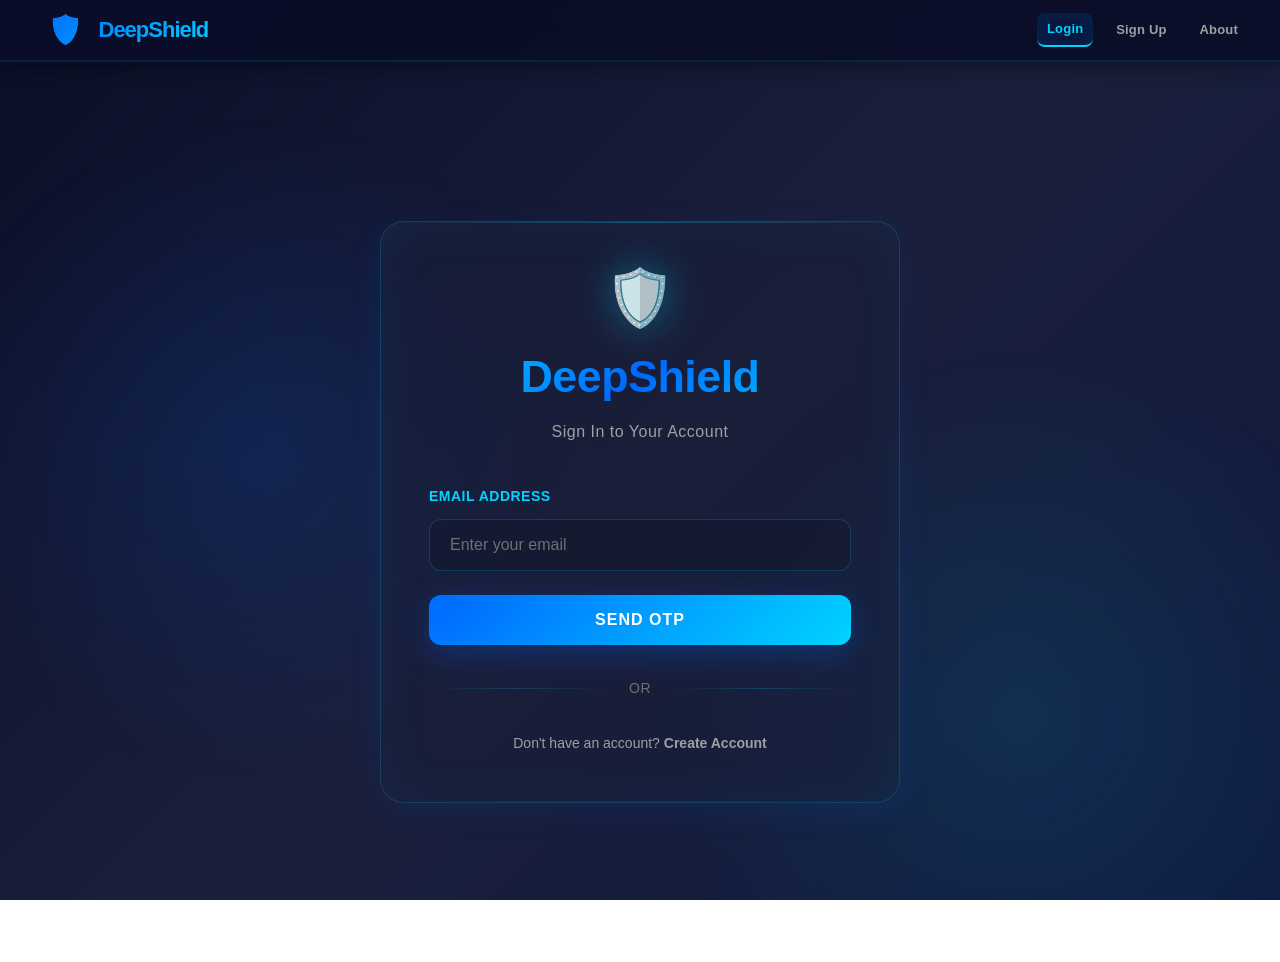
==== commit d335c685: "commit" ====
--- a/deepfake-detection/index.html
+++ b/deepfake-detection/index.html
@@ -6,6 +6,7 @@
     <title>DeepShield - Deepfake Detection System</title>
     <link rel="stylesheet" href="styles.css">
     <link rel="stylesheet" href="animations.css">
+    <script src="config.js"></script>
     <script>
         // Check if user is authenticated
         const authToken = localStorage.getItem('authToken');
@@ -27,10 +28,11 @@
             </div>
             <ul class="nav-links">
                 <li><a href="index.html" class="active">Home</a></li>
-                <li><a href="image-detection.html">Image Detection</a></li>
-                <li><a href="video-detection.html">Video Detection</a></li>
-                <li><a href="audio-detection.html">Audio Detection</a></li>
-                <li><a href="ai-assistant.html">AI Assistant</a></li>
+                <li><a href="image-detection.html">Images</a></li>
+                <li><a href="video-detection.html">Videos</a></li>
+                <li><a href="audio-detection.html">Audio</a></li>
+                <li><a href="scanner.html">Scanner</a></li>
+                <li><a href="ai-assistant.html">AI Chat</a></li>
                 <li><a href="feedback.html">Feedback</a></li>
                 <li><a href="index.html#about">About</a></li>
                 <li><a href="profile.html" id="profileLink" class="profile-name" style="display: none;"></a></li>
@@ -40,19 +42,34 @@
 
     <!-- Hero Section -->
     <section class="hero">
-        <div class="hero-content">
-            <h1 class="hero-title">Detect Deepfakes with AI</h1>
-            <p class="hero-subtitle">Advanced AI-powered detection system to identify manipulated images, videos, and audio content</p>
+        <div class="hero-background">
+            <div class="glow-sphere glow-1"></div>
+            <div class="glow-sphere glow-2"></div>
+            <div class="glow-sphere glow-3"></div>
+            <div class="mesh-grid"></div>
+        </div>
+        <div class="hero-content glass animate-up">
+            <div class="hero-badge">AI-Powered Authentication</div>
+            <h1 class="hero-title">Protecting Truth in the <span class="text-gradient">Digital Era</span></h1>
+            <p class="hero-subtitle">Advanced AI detection system providing instant verification for images, videos, and audio content with enterprise-grade precision.</p>
             <div class="hero-buttons">
-                <a href="image-detection.html" class="btn btn-primary">Analyze Image</a>
-                <a href="video-detection.html" class="btn btn-primary">Analyze Video</a>
-                <a href="audio-detection.html" class="btn btn-primary">Analyze Audio</a>
-            </div>
-        </div>
-        <div class="hero-background">
-            <div class="shape shape-1"></div>
-            <div class="shape shape-2"></div>
-            <div class="shape shape-3"></div>
+                <a href="image-detection.html" class="btn btn-primary btn-large">
+                    <span class="btn-icon">📸</span>
+                    Analyze Image
+                </a>
+                <a href="video-detection.html" class="btn btn-primary btn-large">
+                    <span class="btn-icon">🎥</span>
+                    Analyze Video
+                </a>
+                <a href="audio-detection.html" class="btn btn-primary btn-large">
+                    <span class="btn-icon">🎵</span>
+                    Analyze Audio
+                </a>
+                <a href="scanner.html" class="btn btn-secondary btn-large">
+                    <span class="btn-icon">🔍</span>
+                    Scan URL/QR
+                </a>
+            </div>
         </div>
     </section>
 
@@ -61,70 +78,59 @@
         <div class="container">
             <h2 class="section-title">Our Detection Technology</h2>
             <div class="features-grid">
-                <div class="feature-card">
+                <div class="feature-card glass glass-hover">
                     <div class="feature-icon">📸</div>
                     <h3>Image Analysis</h3>
                     <p>Advanced facial artifact detection using XceptionNet CNN to identify manipulated images with high accuracy.</p>
-                    <ul class="feature-list">
-                        <li>XceptionNet model</li>
-                        <li>Facial region detection</li>
-                        <li>Real-time processing</li>
-                    </ul>
-                </div>
-
-                <div class="feature-card">
+                </div>
+
+                <div class="feature-card glass glass-hover">
                     <div class="feature-icon">🎥</div>
                     <h3>Video Analysis</h3>
                     <p>Frame-by-frame deepfake detection with temporal consistency checking for comprehensive video authentication.</p>
-                    <ul class="feature-list">
-                        <li>Frame extraction</li>
-                        <li>Temporal analysis</li>
-                        <li>Consistency scoring</li>
-                    </ul>
-                </div>
-
-                <div class="feature-card">
+                </div>
+
+                <div class="feature-card glass glass-hover">
                     <div class="feature-icon">🎵</div>
                     <h3>Audio Analysis</h3>
                     <p>Speech synthesis detection using MFCC feature extraction and CNN classification for audio authenticity verification.</p>
-                    <ul class="feature-list">
-                        <li>MFCC extraction</li>
-                        <li>Speech analysis</li>
-                        <li>Synthetic detection</li>
-                    </ul>
-                </div>
-
-                <div class="feature-card">
+                </div>
+
+                <div class="feature-card glass glass-hover">
                     <div class="feature-icon">🔀</div>
                     <h3>Fusion Logic</h3>
                     <p>Intelligent weighted fusion of multiple detection results for a comprehensive trust score assessment.</p>
-                    <ul class="feature-list">
-                        <li>Multi-modal analysis</li>
-                        <li>Weighted scoring</li>
-                        <li>Final verdict</li>
-                    </ul>
-                </div>
-
-                <div class="feature-card">
+                </div>
+
+                <div class="feature-card glass glass-hover">
                     <div class="feature-icon">🧠</div>
                     <h3>Explainable AI</h3>
                     <p>Grad-CAM visualization highlights the regions that influenced the model's decision for transparency.</p>
-                    <ul class="feature-list">
-                        <li>Visual explanations</li>
-                        <li>Attention maps</li>
-                        <li>Decision insights</li>
-                    </ul>
-                </div>
-
-                <div class="feature-card">
+                </div>
+
+                <div class="feature-card glass glass-hover">
                     <div class="feature-icon">⚡</div>
                     <h3>Real-time Results</h3>
                     <p>Instant analysis and detailed reports with confidence scores and visual indicators for quick decision making.</p>
+                </div>
+            </div>
+        </div>
+    </section>
+                
+    <!-- URL & QR Scanner Section -->
+    <section class="scanner-teaser">
+        <div class="container">
+            <div class="feature-card highlighted full-width">
+                <div class="feature-icon">🔍</div>
+                <div class="scanner-teaser-content">
+                    <h3>URL & QR Scanner</h3>
+                    <p>Detect phishing links, malicious redirects, and fraudulent QR codes using advanced heuristic analysis and anomaly detection. Our scanner provides real-time risk scores and transparent explanations for every detection.</p>
                     <ul class="feature-list">
-                        <li>Instant processing</li>
-                        <li>Confidence scores</li>
-                        <li>Detailed reports</li>
-                    </ul>
+                        <li>Heuristic URL analysis & ML risk assessment</li>
+                        <li>QR code link extraction and verification</li>
+                        <li>Domain reputation and SSL certificate checking</li>
+                    </ul>
+                    <a href="scanner.html" class="btn btn-primary">Open Scanner Dashboard</a>
                 </div>
             </div>
         </div>
@@ -135,22 +141,22 @@
         <div class="container">
             <h2 class="section-title">ML Models & Techniques</h2>
             <div class="models-grid">
-                <div class="model-card">
+                <div class="model-card glass glass-hover">
                     <h3>XceptionNet</h3>
                     <p class="model-type">CNN Architecture</p>
                     <p>Deep learning CNN based on depthwise separable convolutions for capturing subtle facial artifacts.</p>
                 </div>
-                <div class="model-card">
+                <div class="model-card glass glass-hover">
                     <h3>MTCNN</h3>
                     <p class="model-type">Face Detection</p>
                     <p>Multi-task cascaded CNN for detecting and cropping facial regions with landmark precision.</p>
                 </div>
-                <div class="model-card">
+                <div class="model-card glass glass-hover">
                     <h3>MFCC</h3>
                     <p class="model-type">Audio Features</p>
                     <p>Mel-Frequency Cepstral Coefficients for extracting meaningful features from audio signals.</p>
                 </div>
-                <div class="model-card">
+                <div class="model-card glass glass-hover">
                     <h3>Audio CNN</h3>
                     <p class="model-type">Classification</p>
                     <p>Convolutional Neural Network trained to classify audio as real or synthetically generated.</p>
@@ -195,7 +201,7 @@
     <section class="about" id="about">
         <div class="container">
             <h2 class="section-title">About DeepShield</h2>
-            <div class="about-content">
+            <div class="about-content glass">
                 <p>DeepShield is a state-of-the-art deepfake detection system designed to help identify manipulated multimedia content. With advances in AI and deep learning, creating convincing deepfakes has become easier, making detection tools essential for content verification and misinformation prevention.</p>
                 <p>Our system combines multiple detection algorithms and machine learning models to provide comprehensive analysis across images, videos, and audio content. We leverage cutting-edge techniques like XceptionNet, MTCNN, and MFCC feature extraction to ensure accurate and reliable results.</p>
                 <p>DeepShield is committed to transparency and explainability, providing visual insights into why content was flagged as potentially fake, helping users understand the detection process.</p>
@@ -218,6 +224,7 @@
                         <li><a href="image-detection.html">Image Detection</a></li>
                         <li><a href="video-detection.html">Video Detection</a></li>
                         <li><a href="audio-detection.html">Audio Detection</a></li>
+                        <li><a href="scanner.html">URL & QR Scanner</a></li>
                     </ul>
                 </div>
                 <div class="footer-section">
--- a/deepfake-detection/styles.css
+++ b/deepfake-detection/styles.css
@@ -23,6 +23,24 @@
     --transition: all 0.3s cubic-bezier(0.4, 0, 0.2, 1);
     --transition-fast: all 0.15s cubic-bezier(0.4, 0, 0.2, 1);
     --transition-slow: all 0.5s cubic-bezier(0.4, 0, 0.2, 1);
+    
+    /* Spacing system */
+    --spacing-xs: 0.5rem;
+    --spacing-sm: 1rem;
+    --spacing-md: 1.5rem;
+    --spacing-lg: 2rem;
+    --spacing-xl: 3rem;
+    --spacing-2xl: 4rem;
+    
+    /* Border radius */
+    --radius-sm: 6px;
+    --radius-md: 12px;
+    --radius-lg: 16px;
+    --radius-xl: 20px;
+    
+    /* Max widths */
+    --max-width-container: 1200px;
+    --max-width-lg: 1400px;
 }
 
 * {
@@ -33,6 +51,7 @@
 
 html {
     scroll-behavior: smooth;
+    font-size: 16px;
 }
 
 body {
@@ -41,12 +60,14 @@
     color: var(--light-text);
     line-height: 1.6;
     overflow-x: hidden;
+    width: 100%;
 }
 
 .container {
-    max-width: 1200px;
+    max-width: var(--max-width-container);
     margin: 0 auto;
-    padding: 0 20px;
+    padding: 0 var(--spacing-lg);
+    width: 100%;
 }
 
 /* ============================================
@@ -54,14 +75,16 @@
    ============================================ */
 
 .navbar {
-    background: linear-gradient(180deg, rgba(10, 14, 39, 0.99) 0%, rgba(15, 25, 60, 0.95) 100%);
-    backdrop-filter: blur(20px);
-    border-bottom: 2px solid rgba(0, 212, 255, 0.15);
+    background: rgba(10, 14, 39, 0.95);
+    backdrop-filter: blur(15px);
+    -webkit-backdrop-filter: blur(15px);
+    border-bottom: 2px solid rgba(0, 212, 255, 0.1);
     position: sticky;
     top: 0;
     z-index: 1000;
-    box-shadow: 0 10px 40px rgba(0, 102, 255, 0.2), 0 0 60px rgba(0, 212, 255, 0.08);
+    box-shadow: 0 4px 20px rgba(0, 0, 0, 0.4);
     animation: slideDown 0.6s cubic-bezier(0.4, 0, 0.2, 1);
+    width: 100%;
 }
 
 @keyframes slideDown {
@@ -77,22 +100,23 @@
 
 .nav-container {
     width: 100%;
-    max-width: 1600px;
+    max-width: var(--max-width-lg);
     margin: 0 auto;
-    padding: 0 50px;
+    padding: 0.5rem var(--spacing-lg);
     display: flex;
     justify-content: space-between;
     align-items: center;
-    height: 75px;
-    gap: 40px;
+    height: 60px;
+    gap: 1rem;
+    flex-wrap: nowrap;
 }
 
 .logo {
     display: flex !important;
     align-items: center;
     justify-content: center;
-    gap: 12px;
-    font-size: 26px;
+    gap: var(--spacing-sm);
+    font-size: 24px;
     font-weight: 800;
     background: linear-gradient(135deg, #0066ff 0%, #00d4ff 100%);
     -webkit-background-clip: text;
@@ -104,7 +128,7 @@
     flex-shrink: 0;
     animation: fadeInLeft 0.6s cubic-bezier(0.4, 0, 0.2, 1);
     letter-spacing: -0.5px;
-    height: 75px;
+    padding: var(--spacing-xs) var(--spacing-sm);
 }
 
 @keyframes fadeInLeft {
@@ -119,15 +143,16 @@
 }
 
 .logo:hover {
-    transform: scale(1.1);
+    transform: scale(1.08);
     filter: drop-shadow(0 0 20px rgba(0, 102, 255, 0.5));
 }
 
 .logo-icon {
-    font-size: 32px;
+    font-size: 28px;
     animation: spin 3s linear infinite;
     transition: transform 0.4s ease;
     display: inline-block;
+    line-height: 1;
 }
 
 .logo:hover .logo-icon {
@@ -141,18 +166,34 @@
 
 @keyframes bounce {
     0%, 100% { transform: translateY(0); }
-    50% { transform: translateY(-8px); }
+    50% { transform: translateY(-6px); }
+}
+
+.logo-text {
+    font-size: 22px;
+    font-weight: 800;
+    letter-spacing: -1px;
 }
 
 .nav-links {
     display: flex;
     list-style: none;
-    gap: 15px;
+    gap: 0.8rem;
     margin: 0;
     padding: 0;
     align-items: center;
     flex: 1;
-    justify-content: flex-start;
+    justify-content: flex-end;
+    flex-wrap: nowrap;
+}
+
+.nav-links::-webkit-scrollbar {
+    height: 4px;
+}
+
+.nav-links::-webkit-scrollbar-thumb {
+    background: rgba(0, 212, 255, 0.3);
+    border-radius: 2px;
 }
 
 .nav-links li {
@@ -160,6 +201,8 @@
     height: 100%;
     display: flex;
     align-items: center;
+    flex-shrink: 0;
+    white-space: nowrap;
 }
 
 .nav-links li:nth-child(1) { animation-delay: 0.1s; }
@@ -168,13 +211,9 @@
 .nav-links li:nth-child(4) { animation-delay: 0.4s; }
 .nav-links li:nth-child(5) { animation-delay: 0.5s; }
 .nav-links li:nth-child(6) { animation-delay: 0.6s; }
-.nav-links li:nth-child(7) { 
-    animation-delay: 0.7s;
-}
-.nav-links li:nth-child(8) { 
-    animation-delay: 0.8s;
-    margin-left: auto !important;
-}
+.nav-links li:nth-child(7) { animation-delay: 0.7s; }
+.nav-links li:nth-child(8) { animation-delay: 0.8s; }
+.nav-links li:nth-child(9) { animation-delay: 0.9s; }
 
 @keyframes fadeInDown {
     from {
@@ -191,16 +230,15 @@
     color: var(--light-text-secondary);
     text-decoration: none;
     font-weight: 600;
-    font-size: 14px;
+    font-size: 13px;
     position: relative;
     transition: all 0.3s cubic-bezier(0.4, 0, 0.2, 1);
-    padding: 8px 14px;
+    padding: 6px 10px;
     border-radius: 8px;
     white-space: nowrap;
-    letter-spacing: 0.3px;
+    letter-spacing: 0.2px;
     display: flex;
     align-items: center;
-    height: 40px;
 }
 
 .nav-links a:hover {
@@ -214,99 +252,15 @@
     color: var(--secondary-color);
     background: rgba(0, 102, 255, 0.1);
     box-shadow: inset 0 0 20px rgba(0, 212, 255, 0.08);
-    border-bottom: 3px solid var(--secondary-color);
-}
-
-.nav-links a.active::after {
-    content: '';
-    position: absolute;
-    bottom: -8px;
-    left: 14px;
-    right: 14px;
-    height: 3px;
-    background: linear-gradient(90deg, #0066ff 0%, #00d4ff 100%);
-    border-radius: 2px;
-    animation: expandWidth 0.4s cubic-bezier(0.4, 0, 0.2, 1);
-    box-shadow: 0 0 10px rgba(0, 212, 255, 0.5);
-    display: none;
-}
-
-@keyframes expandWidth {
-    from {
-        width: 0;
-        left: 50%;
-    }
-    to {
-        width: calc(100% - 32px);
-        left: 16px;
-    }
-}
-
-.logout-link {
-    background: linear-gradient(135deg, #0066ff 0%, #00d4ff 100%) !important;
-    color: white !important;
-    padding: 10px 22px !important;
-    border-radius: 10px;
-    font-size: 14px !important;
-    font-weight: 700 !important;
-    display: inline-flex !important;
-    align-items: center;
-    justify-content: center;
-    border: none !important;
-    cursor: pointer !important;
-    transition: all 0.3s cubic-bezier(0.4, 0, 0.2, 1) !important;
-    position: relative;
-    overflow: hidden;
-    opacity: 1;
-    letter-spacing: 0.5px;
-    box-shadow: 0 8px 25px rgba(0, 102, 255, 0.3);
-    height: 44px;
-    white-space: nowrap;
-}
-
-@keyframes fadeInRight {
-    from {
-        opacity: 0;
-        transform: translateX(20px);
-    }
-    to {
-        opacity: 1;
-        transform: translateX(0);
-    }
-}
-.logout-link::before {
-    content: '';
-    position: absolute;
-    top: 0;
-    left: -100%;
-    width: 100%;
-    height: 100%;
-    background: rgba(255, 255, 255, 0.3);
-    transition: left 0.4s ease;
-    z-index: 0;
-}
-
-.logout-link:hover::before {
-    left: 100%;
-}
-
-.logout-link:hover {
-    transform: translateY(-4px) scale(1.08) !important;
-    box-shadow: 0 15px 35px rgba(0, 102, 255, 0.6), 0 0 20px rgba(0, 212, 255, 0.3) !important;
-    text-decoration: none !important;
-}
-
-.logout-link:active {
-    transform: translateY(-2px) scale(1.02) !important;
-    box-shadow: 0 8px 20px rgba(0, 102, 255, 0.4) !important;
+    border-bottom: 2px solid var(--secondary-color);
 }
 
 .profile-name {
     background: linear-gradient(135deg, #00d084 0%, #00cc66 100%) !important;
     color: white !important;
-    padding: 10px 22px !important;
-    border-radius: 10px;
-    font-size: 14px !important;
+    padding: var(--spacing-xs) var(--spacing-sm) !important;
+    border-radius: var(--radius-md);
+    font-size: 13px !important;
     font-weight: 600 !important;
     display: inline-flex !important;
     align-items: center;
@@ -318,118 +272,60 @@
     overflow: hidden;
     letter-spacing: 0.5px;
     box-shadow: 0 8px 25px rgba(0, 212, 132, 0.3);
-    height: 44px;
+    height: 40px;
     white-space: nowrap;
-    max-width: 200px;
-    overflow: hidden;
+    max-width: 180px;
     text-overflow: ellipsis;
+    margin-left: auto;
 }
 
 .profile-name:hover {
-    transform: translateY(-4px) scale(1.08) !important;
-    box-shadow: 0 15px 35px rgba(0, 212, 132, 0.6), 0 0 20px rgba(0, 212, 255, 0.3) !important;
+    transform: translateY(-3px) scale(1.05) !important;
+    box-shadow: 0 12px 35px rgba(0, 212, 132, 0.5) !important;
     text-decoration: none !important;
 }
 
-.profile-name:active {
-    transform: translateY(-2px) scale(1.02) !important;
-    box-shadow: 0 8px 20px rgba(0, 212, 132, 0.4) !important;
-}
-
-/* Responsive Navbar */
-@media (max-width: 1024px) {
-    .nav-container {
-        padding: 0 30px;
-        height: 70px;
-    }
-    
-    .nav-links {
-        gap: 4px;
-    }
-    
-    .nav-links a {
-        padding: 8px 12px;
-        font-size: 13px;
-    }
-    
-    .logout-link {
-        padding: 10px 18px !important;
-        font-size: 13px !important;
-    }
-}
-
-@media (max-width: 768px) {
-    .nav-container {
-        padding: 0 20px;
-        height: 65px;
-    }
-    
-    .logo {
-        font-size: 22px;
-        gap: 8px;
-    }
-    
-    .logo-icon {
-        font-size: 26px;
-    }
-    
-    .nav-links {
-        gap: 2px;
-    }
-    
-    .nav-links a {
-        padding: 6px 10px;
-        font-size: 12px;
-    }
-    
-    .logout-link {
-        padding: 8px 14px !important;
-        font-size: 12px !important;
-    }
-}
-
-@media (max-width: 480px) {
-    .nav-container {
-        padding: 0 15px;
-        height: 60px;
-        flex-wrap: wrap;
-    }
-    
-    .logo {
-        font-size: 18px;
-    }
-    
-    .logo-icon {
-        font-size: 22px;
-    }
-    
-    .nav-links {
-        gap: 0;
-        order: 3;
-        width: 100%;
-        margin-top: 10px;
-    }
-    
-    .nav-links a {
-        padding: 5px 8px;
-        font-size: 11px;
-    }
-    
-    .logout-link {
-        padding: 7px 12px !important;
-        font-size: 11px !important;
-    }
-}
-
-@media (max-width: 768px) {
-    .nav-links {
-        gap: 15px;
-        font-size: 14px;
-    }
-    
-    .logo-text {
-        display: none;
-    }
+.logout-link {
+    background: var(--gradient-primary) !important;
+    color: white !important;
+    padding: 6px 14px !important;
+    border-radius: 8px;
+    font-size: 12px !important;
+    font-weight: 700 !important;
+    display: inline-flex !important;
+    align-items: center;
+    justify-content: center;
+    border: none !important;
+    cursor: pointer !important;
+    transition: all 0.3s cubic-bezier(0.4, 0, 0.2, 1) !important;
+    box-shadow: 0 4px 12px rgba(0, 102, 255, 0.3);
+    white-space: nowrap;
+}
+
+.logout-link::before {
+    content: '';
+    position: absolute;
+    top: 0;
+    left: -100%;
+    width: 100%;
+    height: 100%;
+    background: rgba(255, 255, 255, 0.2);
+    transition: left 0.4s ease;
+    z-index: 0;
+}
+
+.logout-link:hover::before {
+    left: 100%;
+}
+
+.logout-link:hover {
+    transform: translateY(-3px) scale(1.05) !important;
+    box-shadow: 0 12px 35px rgba(0, 102, 255, 0.5) !important;
+    text-decoration: none !important;
+}
+
+.logout-link:active {
+    transform: translateY(-1px) scale(0.98) !important;
 }
 
 /* ============================================
@@ -437,18 +333,28 @@
    ============================================ */
 
 .btn {
-    padding: 12px 24px;
+    padding: var(--spacing-sm) var(--spacing-md);
     border: none;
-    border-radius: 8px;
+    border-radius: var(--radius-md);
     font-size: 14px;
     font-weight: 600;
     cursor: pointer;
     transition: all 0.3s cubic-bezier(0.4, 0, 0.2, 1);
     text-decoration: none;
-    display: inline-block;
+    display: inline-flex;
+    align-items: center;
+    justify-content: center;
     text-align: center;
     position: relative;
     overflow: hidden;
+    gap: var(--spacing-xs);
+    outline: none;
+    border: none;
+}
+
+.btn:focus-visible {
+    outline: 2px solid var(--primary-color);
+    outline-offset: 2px;
 }
 
 .btn::before {
@@ -459,14 +365,15 @@
     width: 0;
     height: 0;
     border-radius: 50%;
-    background: rgba(255, 255, 255, 0.3);
+    background: rgba(255, 255, 255, 0.2);
     transform: translate(-50%, -50%);
-    transition: width 0.6s, height 0.6s;
+    transition: width 0.5s, height 0.5s;
+    pointer-events: none;
 }
 
 .btn:active::before {
-    width: 300px;
-    height: 300px;
+    width: 250px;
+    height: 250px;
 }
 
 .btn-primary {
@@ -477,11 +384,12 @@
 
 .btn-primary:hover {
     transform: translateY(-3px);
-    box-shadow: 0 12px 25px rgba(0, 102, 255, 0.5);
+    box-shadow: 0 12px 30px rgba(0, 102, 255, 0.5);
 }
 
 .btn-primary:active {
     transform: translateY(-1px);
+    box-shadow: 0 6px 15px rgba(0, 102, 255, 0.4);
 }
 
 .btn-secondary {
@@ -497,17 +405,37 @@
     box-shadow: 0 8px 20px rgba(0, 212, 255, 0.3);
 }
 
+.btn-secondary:active {
+    transform: translateY(0);
+}
+
 .btn-large {
-    padding: 16px 40px;
-    font-size: 16px;
+    padding: var(--spacing-md) var(--spacing-lg);
+    font-size: 15px;
+    min-height: 48px;
+}
+
+.btn-sm {
+    padding: var(--spacing-xs) var(--spacing-sm);
+    font-size: 13px;
+    min-height: 36px;
+}
+
+.btn-icon {
+    display: inline-flex;
+    align-items: center;
+    justify-content: center;
+    font-size: 18px;
 }
 
 .button-container {
     display: flex;
-    gap: 15px;
+    gap: var(--spacing-md);
     justify-content: center;
-    margin-top: 30px;
+    margin-top: var(--spacing-lg);
     flex-wrap: wrap;
+    align-items: center;
+    width: 100%;
 }
 
 /* ============================================
@@ -522,11 +450,12 @@
     background: rgba(19, 23, 42, 0.6);
     border: 1.5px solid rgba(0, 212, 255, 0.2);
     color: var(--light-text);
-    padding: 12px 16px;
-    border-radius: 8px;
+    padding: var(--spacing-sm) var(--spacing-md);
+    border-radius: var(--radius-md);
     font-size: 14px;
     font-family: inherit;
     transition: all 0.3s cubic-bezier(0.4, 0, 0.2, 1);
+    width: 100%;
 }
 
 input[type="text"]::placeholder,
@@ -549,6 +478,11 @@
     transform: translateY(-2px);
 }
 
+textarea {
+    resize: vertical;
+    min-height: 120px;
+}
+
 /* ============================================
    HERO SECTION
    ============================================ */
@@ -557,8 +491,8 @@
     min-height: 90vh;
     display: flex;
     align-items: center;
-    justify-content: space-between;
-    padding: 80px 20px;
+    justify-content: center;
+    padding: var(--spacing-2xl) var(--spacing-lg);
     position: relative;
     overflow: hidden;
 }
@@ -569,13 +503,81 @@
     z-index: 0;
 }
 
-.shape {
+.hero-content {
+    max-width: 700px;
+    z-index: 1;
+    animation: slideInLeft 0.8s ease-out;
+    text-align: center;
+}
+
+@keyframes slideInLeft {
+    from {
+        opacity: 0;
+        transform: translateX(-50px);
+    }
+    to {
+        opacity: 1;
+        transform: translateX(0);
+    }
+}
+
+.hero-badge {
+    display: inline-block;
+    padding: var(--spacing-xs) var(--spacing-md);
+    background: rgba(0, 212, 255, 0.1);
+    border: 1px solid rgba(0, 212, 255, 0.3);
+    border-radius: 20px;
+    font-size: 13px;
+    font-weight: 600;
+    color: var(--secondary-color);
+    letter-spacing: 0.5px;
+    text-transform: uppercase;
+    margin-bottom: var(--spacing-md);
+}
+
+.hero-title {
+    font-size: 52px;
+    font-weight: 900;
+    margin-bottom: var(--spacing-lg);
+    background: var(--gradient-primary);
+    -webkit-background-clip: text;
+    -webkit-text-fill-color: transparent;
+    background-clip: text;
+    line-height: 1.2;
+    letter-spacing: -1px;
+}
+
+.text-gradient {
+    background: linear-gradient(135deg, #00d4ff 0%, #0066ff 100%);
+    -webkit-background-clip: text;
+    -webkit-text-fill-color: transparent;
+    background-clip: text;
+}
+
+.hero-subtitle {
+    font-size: 17px;
+    color: var(--light-text-secondary);
+    margin-bottom: var(--spacing-lg);
+    line-height: 1.7;
+    max-width: 100%;
+}
+
+.hero-buttons {
+    display: flex;
+    gap: var(--spacing-md);
+    flex-wrap: wrap;
+    justify-content: center;
+    align-items: center;
+}
+
+.glow-sphere {
     position: absolute;
+    border-radius: 50%;
+    filter: blur(100px);
     opacity: 0.1;
-    border-radius: 50%;
-}
-
-.shape-1 {
+}
+
+.glow-1 {
     width: 400px;
     height: 400px;
     background: var(--primary-color);
@@ -584,7 +586,7 @@
     animation: float 6s ease-in-out infinite;
 }
 
-.shape-2 {
+.glow-2 {
     width: 300px;
     height: 300px;
     background: var(--secondary-color);
@@ -593,11 +595,191 @@
     animation: float 8s ease-in-out infinite reverse;
 }
 
-.shape-3 {
+.glow-3 {
     width: 250px;
     height: 250px;
-    background: var(--primary-color);
+    background: rgba(0, 208, 132, 0.8);
     bottom: 10%;
+    right: 20%;
+    animation: float 7s ease-in-out infinite;
+}
+
+@keyframes float {
+    0%, 100% {
+        transform: translateY(0px);
+    }
+    50% {
+        transform: translateY(20px);
+    }
+}
+
+.mesh-grid {
+    position: absolute;
+    width: 100%;
+    height: 100%;
+    background-image:
+        linear-gradient(rgba(0, 212, 255, 0.05) 1px, transparent 1px),
+        linear-gradient(90deg, rgba(0, 212, 255, 0.05) 1px, transparent 1px);
+    background-size: 100px 100px;
+}
+
+@media (max-width: 768px) {
+    .hero {
+        min-height: 70vh;
+        padding: var(--spacing-xl) var(--spacing-lg);
+    }
+
+    .hero-title {
+        font-size: 36px;
+    }
+
+    .hero-subtitle {
+        font-size: 15px;
+    }
+
+    .hero-buttons {
+        flex-direction: column;
+    }
+}
+
+/* ============================================
+   FEATURES SECTION
+   ============================================ */
+
+.features,
+.models,
+.how-it-works,
+.about {
+    padding: var(--spacing-2xl) var(--spacing-lg);
+    background: linear-gradient(180deg, var(--dark-bg) 0%, rgba(26, 31, 58, 0.5) 100%);
+}
+
+.section-title {
+    font-size: 44px;
+    font-weight: 900;
+    text-align: center;
+    margin-bottom: var(--spacing-2xl);
+    background: var(--gradient-primary);
+    -webkit-background-clip: text;
+    -webkit-text-fill-color: transparent;
+    background-clip: text;
+    letter-spacing: -1px;
+}
+
+.features-grid {
+    display: grid;
+    grid-template-columns: repeat(auto-fit, minmax(320px, 1fr));
+    gap: var(--spacing-lg);
+    margin-bottom: var(--spacing-lg);
+    max-width: var(--max-width-container);
+    margin-left: auto;
+    margin-right: auto;
+}
+
+.feature-card {
+    background: linear-gradient(135deg, rgba(26, 31, 58, 0.8) 0%, rgba(10, 14, 39, 0.6) 100%);
+    border: 1px solid rgba(0, 212, 255, 0.1);
+    border-radius: var(--radius-lg);
+    padding: var(--spacing-lg);
+    transition: all 0.4s cubic-bezier(0.4, 0, 0.2, 1);
+    position: relative;
+    overflow: hidden;
+    animation: fadeInUp 0.6s ease-out forwards;
+    opacity: 0;
+}
+
+.feature-card:nth-child(1) { animation-delay: 0.1s; }
+.feature-card:nth-child(2) { animation-delay: 0.2s; }
+.feature-card:nth-child(3) { animation-delay: 0.3s; }
+.feature-card:nth-child(4) { animation-delay: 0.4s; }
+.feature-card:nth-child(5) { animation-delay: 0.5s; }
+.feature-card:nth-child(6) { animation-delay: 0.6s; }
+
+@keyframes fadeInUp {
+    from {
+        opacity: 0;
+        transform: translateY(30px);
+    }
+    to {
+        opacity: 1;
+        transform: translateY(0);
+    }
+}
+
+.feature-card::before {
+    content: '';
+    position: absolute;
+    top: 0;
+    left: 0;
+    right: 0;
+    height: 3px;
+    background: var(--gradient-primary);
+    transform: scaleX(0);
+    transform-origin: left;
+    transition: transform 0.4s cubic-bezier(0.4, 0, 0.2, 1);
+}
+
+.feature-card:hover {
+    border-color: var(--secondary-color);
+    transform: translateY(-12px);
+    box-shadow: 0 25px 50px rgba(0, 102, 255, 0.15);
+    background: linear-gradient(135deg, rgba(26, 31, 58, 1) 0%, rgba(10, 14, 39, 0.8) 100%);
+}
+
+.feature-card:hover::before {
+    transform: scaleX(1);
+}
+
+.feature-icon {
+    font-size: 48px;
+    margin-bottom: var(--spacing-md);
+    display: inline-block;
+    transition: all 0.4s cubic-bezier(0.4, 0, 0.2, 1);
+    animation: float 3s ease-in-out infinite;
+    line-height: 1;
+}
+
+.feature-card:hover .feature-icon {
+    transform: scale(1.15) rotate(10deg);
+    animation: none;
+}
+
+.feature-card h3 {
+    font-size: 20px;
+    margin-bottom: var(--spacing-md);
+    color: white;
+    font-weight: 700;
+}
+
+.feature-card p {
+    color: var(--light-text-secondary);
+    margin-bottom: var(--spacing-md);
+    font-size: 14px;
+    line-height: 1.6;
+}
+
+.feature-list {
+    list-style: none;
+    margin-top: var(--spacing-md);
+}
+
+.feature-list li {
+    padding: var(--spacing-xs) 0;
+    padding-left: 24px;
+    position: relative;
+    font-size: 13px;
+    color: var(--light-text-secondary);
+}
+
+.feature-list li::before {
+    content: '✓';
+    position: absolute;
+    left: 0;
+    color: var(--secondary-color);
+    font-weight: bold;
+}
+/* dangling property fix */
+.glow-sphere.glow-3 {
     right: 20%;
     animation: float 7s ease-in-out infinite;
 }
@@ -952,38 +1134,51 @@
    ============================================ */
 
 .detection-container {
-    max-width: 1100px;
+    max-width: var(--max-width-container);
     margin: 0 auto;
-    padding: 60px 20px;
+    padding: var(--spacing-2xl) var(--spacing-lg);
+    width: 100%;
 }
 
 .detection-header {
     text-align: center;
-    margin-bottom: 50px;
+    margin-bottom: var(--spacing-2xl);
 }
 
 .detection-header h1 {
-    font-size: 42px;
+    font-size: 44px;
     font-weight: 900;
-    margin-bottom: 15px;
+    margin-bottom: var(--spacing-lg);
     background: var(--gradient-primary);
     -webkit-background-clip: text;
     -webkit-text-fill-color: transparent;
     background-clip: text;
+    line-height: 1.2;
+    letter-spacing: -1px;
 }
 
 .detection-header p {
-    font-size: 18px;
+    font-size: 16px;
     color: var(--light-text-secondary);
+    line-height: 1.6;
+    max-width: 600px;
+    margin: 0 auto;
 }
 
 .detection-content {
     background: var(--dark-card);
     border: 1px solid var(--border-color);
-    border-radius: 16px;
-    padding: 40px;
-    margin-bottom: 40px;
+    border-radius: var(--radius-lg);
+    padding: var(--spacing-lg);
+    margin-bottom: var(--spacing-lg);
     box-shadow: var(--shadow);
+}
+
+.detection-content.glass {
+    background: rgba(26, 31, 58, 0.4);
+    backdrop-filter: blur(20px);
+    -webkit-backdrop-filter: blur(20px);
+    border: 1px solid rgba(0, 212, 255, 0.1);
 }
 
 /* ============================================
@@ -991,13 +1186,181 @@
    ============================================ */
 
 .upload-section {
-    margin-bottom: 30px;
+    margin-bottom: var(--spacing-lg);
 }
 
 .upload-area {
     border: 2px dashed var(--border-color);
-    border-radius: 12px;
-    padding: 60px 40px;
+    border-radius: var(--radius-lg);
+    padding: 60px var(--spacing-lg);
+    text-align: center;
+    cursor: pointer;
+    transition: var(--transition);
+    background: linear-gradient(135deg, rgba(0, 102, 255, 0.05) 0%, rgba(0, 212, 255, 0.05) 100%);
+}
+
+.upload-area:hover {
+    border-color: var(--secondary-color);
+    background: linear-gradient(135deg, rgba(0, 102, 255, 0.1) 0%, rgba(0, 212, 255, 0.1) 100%);
+    transform: translateY(-2px);
+}
+
+.upload-icon {
+    font-size: 64px;
+    margin-bottom: var(--spacing-lg);
+    animation: pulse 2s ease-in-out infinite;
+    display: inline-block;
+    line-height: 1;
+}
+
+@keyframes pulse {
+    0%, 100% {
+        transform: scale(1);
+    }
+    50% {
+        transform: scale(1.1);
+    }
+}
+
+.upload-area h3 {
+    font-size: 22px;
+    margin-bottom: var(--spacing-md);
+    color: white;
+    font-weight: 700;
+}
+
+.upload-area p {
+    color: var(--light-text-secondary);
+    font-size: 14px;
+}
+
+.browse-link {
+    color: var(--secondary-color);
+    font-weight: 600;
+    cursor: pointer;
+    text-decoration: underline;
+}
+
+.file-support {
+    display: block;
+    margin-top: var(--spacing-sm);
+    font-size: 12px;
+    color: var(--light-text-secondary);
+}
+
+.file-info {
+    background: linear-gradient(135deg, rgba(0, 208, 132, 0.1) 0%, rgba(0, 204, 102, 0.1) 100%);
+    border: 1px solid rgba(0, 208, 132, 0.3);
+    border-radius: var(--radius-md);
+    padding: var(--spacing-lg);
+    text-align: center;
+    margin-bottom: var(--spacing-lg);
+}
+
+.file-info p {
+    color: var(--success-color);
+    font-weight: 500;
+    margin-bottom: var(--spacing-md);
+}
+
+/* ============================================
+   PREVIEW SECTIONS
+   ============================================ */
+
+.preview-section {
+    margin-bottom: var(--spacing-lg);
+}
+
+.image-preview,
+.video-preview,
+.audio-player {
+    margin-bottom: var(--spacing-lg);
+}
+
+.image-preview img,
+.video-preview video {
+    width: 100%;
+    max-height: 500px;
+    height: auto;
+    border-radius: var(--radius-md);
+    border: 1px solid var(--border-color);
+    display: block;
+}
+
+.audio-info,
+.video-info {
+    display: flex;
+    gap: var(--spacing-xl);
+    justify-content: center;
+    color: var(--light-text-secondary);
+    font-size: 14px;
+    flex-wrap: wrap;
+}
+
+.audio-info p,
+.video-info p {
+    margin: 0;
+}
+
+/* ============================================
+   LOADING SPINNER
+   ============================================ */
+
+.loading-spinner {
+    text-align: center;
+    padding: var(--spacing-xl);
+}
+
+.spinner {
+    width: 50px;
+    height: 50px;
+    border: 4px solid var(--border-color);
+    border-top: 4px solid var(--primary-color);
+    border-radius: 50%;
+    animation: spin 1s linear infinite;
+    margin: 0 auto var(--spacing-lg);
+}
+
+@keyframes spin {
+    to {
+        transform: rotate(360deg);
+    }
+}
+
+.progress-container {
+    margin-top: var(--spacing-lg);
+}
+
+.progress-bar {
+    width: 100%;
+    height: 12px;
+    background: var(--dark-input);
+    border-radius: 6px;
+    overflow: hidden;
+    margin: var(--spacing-lg) 0;
+    border: 1px solid var(--border-color);
+}
+
+.progress-fill {
+    height: 100%;
+    background: var(--gradient-primary);
+    border-radius: 6px;
+    animation: progress 0.5s ease-out forwards;
+    box-shadow: 0 0 15px rgba(0, 102, 255, 0.5);
+}
+
+@keyframes progress {
+    to {
+        width: 100%;
+    }
+}
+
+.progress-percentage {
+    color: var(--secondary-color);
+    font-weight: 600;
+    font-size: 14px;
+}
+.upload-area {
     text-align: center;
     cursor: pointer;
     transition: var(--transition);
@@ -1232,26 +1595,30 @@
 }
 
 .results-section h2 {
-    font-size: 28px;
-    margin-bottom: 30px;
+    font-size: 32px;
+    margin-bottom: var(--spacing-xl);
     color: white;
+    font-weight: 800;
+    text-align: center;
 }
 
 .trust-score-container {
-    margin-bottom: 40px;
+    margin-bottom: var(--spacing-xl);
 }
 
 .trust-score-card {
     background: linear-gradient(135deg, rgba(0, 102, 255, 0.1) 0%, rgba(0, 212, 255, 0.1) 100%);
     border: 1px solid var(--border-color);
-    border-radius: 12px;
-    padding: 30px;
+    border-radius: var(--radius-lg);
+    padding: var(--spacing-xl);
     text-align: center;
 }
 
 .trust-score-card h3 {
-    margin-bottom: 20px;
+    margin-bottom: var(--spacing-lg);
     color: white;
+    font-size: 22px;
+    font-weight: 700;
 }
 
 .trust-meter {
@@ -1260,7 +1627,7 @@
     background: var(--dark-input);
     border-radius: 15px;
     overflow: hidden;
-    margin-bottom: 15px;
+    margin-bottom: var(--spacing-lg);
     border: 1px solid var(--border-color);
 }
 
@@ -1270,10 +1637,11 @@
     border-radius: 15px;
     width: 0%;
     transition: width 1s ease-out;
+    box-shadow: 0 0 20px rgba(0, 208, 132, 0.5);
 }
 
 .trust-percentage {
-    font-size: 28px;
+    font-size: 36px;
     font-weight: bold;
     background: var(--gradient-primary);
     -webkit-background-clip: text;
@@ -1284,20 +1652,57 @@
 .results-grid {
     display: grid;
     grid-template-columns: repeat(auto-fit, minmax(300px, 1fr));
-    gap: 25px;
-    margin-bottom: 40px;
+    gap: var(--spacing-lg);
+    margin-bottom: var(--spacing-xl);
 }
 
 .result-card {
     background: linear-gradient(135deg, rgba(26, 31, 58, 0.5) 0%, rgba(26, 31, 58, 0.3) 100%);
     border: 1px solid var(--border-color);
-    border-radius: 12px;
-    padding: 25px;
+    border-radius: var(--radius-lg);
+    padding: var(--spacing-lg);
     transition: var(--transition);
 }
 
 .result-card:hover {
     border-color: var(--secondary-color);
+    transform: translateY(-4px);
+    box-shadow: 0 15px 35px rgba(0, 102, 255, 0.2);
+}
+
+.result-card.expandable {
+    cursor: pointer;
+    position: relative;
+}
+
+.result-card.expandable h3 {
+    display: flex;
+    align-items: center;
+    justify-content: space-between;
+    gap: var(--spacing-sm);
+}
+
+.result-card.expandable h3::after {
+    content: '▼';
+    display: inline-block;
+    transition: transform 0.3s cubic-bezier(0.4, 0, 0.2, 1);
+    font-size: 12px;
+    color: var(--secondary-color);
+}
+
+.result-card.expandable.collapsed h3::after {
+    transform: rotateZ(-90deg);
+}
+
+.result-card.expandable .card-content {
+    max-height: 1000px;
+    overflow: hidden;
+    transition: max-height 0.3s cubic-bezier(0.4, 0, 0.2, 1);
+}
+
+.result-card.expandable.collapsed .card-content {
+    max-height: 0;
+    padding: 0;
 }
 
 .result-card.full-width {
@@ -1305,22 +1710,24 @@
 }
 
 .result-card h3 {
-    margin-bottom: 20px;
+    margin-bottom: var(--spacing-lg);
     color: white;
+    font-size: 20px;
+    font-weight: 700;
 }
 
 .result-item {
-    margin-bottom: 20px;
+    margin-bottom: var(--spacing-lg);
 }
 
 .result-item label {
     display: block;
     color: var(--light-text-secondary);
-    font-size: 13px;
+    font-size: 12px;
     font-weight: 600;
     text-transform: uppercase;
     letter-spacing: 0.5px;
-    margin-bottom: 8px;
+    margin-bottom: var(--spacing-sm);
 }
 
 .confidence-bar {
@@ -1329,7 +1736,7 @@
     background: var(--dark-input);
     border-radius: 6px;
     overflow: hidden;
-    margin-bottom: 8px;
+    margin-bottom: var(--spacing-sm);
     border: 1px solid var(--border-color);
 }
 
@@ -1351,8 +1758,8 @@
 .verdict-box {
     background: linear-gradient(135deg, rgba(0, 208, 132, 0.1) 0%, rgba(0, 204, 102, 0.1) 100%);
     border: 1px solid rgba(0, 208, 132, 0.3);
-    border-radius: 8px;
-    padding: 20px;
+    border-radius: var(--radius-md);
+    padding: var(--spacing-lg);
     text-align: center;
 }
 
@@ -1370,126 +1777,30 @@
 
 .verdict-confidence {
     color: var(--light-text-secondary) !important;
-    font-size: 13px !important;
+    font-size: 12px !important;
     font-weight: normal !important;
-    margin-top: 8px;
-}
-
-/* ============================================
-   FRAMES GALLERY
-   ============================================ */
-
-.frames-gallery {
-    display: grid;
-    grid-template-columns: repeat(auto-fill, minmax(120px, 1fr));
-    gap: 15px;
-}
-
-.gallery-frame {
-    position: relative;
-    border-radius: 8px;
+    margin-top: var(--spacing-sm);
+}
+.confidence-bar {
+    border-radius: 6px;
     overflow: hidden;
-    border: 2px solid var(--border-color);
-    cursor: pointer;
-    transition: var(--transition);
-}
-
-.gallery-frame:hover {
-    border-color: var(--secondary-color);
-    transform: scale(1.05);
-}
-
-.gallery-frame img {
-    width: 100%;
-    height: 100px;
-    object-fit: cover;
+    margin-bottom: 8px;
+    border: 1px solid var(--border-color);
+}
+
+.confidence-fill {
+    height: 100%;
+    background: var(--gradient-primary);
+    border-radius: 6px;
+    width: 0%;
+    transition: width 1s ease-out;
+}
+
+.result-item span {
     display: block;
-}
-
-.gallery-frame-info {
-    position: absolute;
-    top: 0;
-    left: 0;
-    right: 0;
-    bottom: 0;
-    background: rgba(0, 0, 0, 0.7);
-    display: flex;
-    align-items: center;
-    justify-content: center;
-    opacity: 0;
-    transition: var(--transition);
-}
-
-.gallery-frame:hover .gallery-frame-info {
-    opacity: 1;
-}
-
-.gallery-frame-info span {
-    color: var(--danger-color);
-    font-weight: bold;
-    font-size: 12px;
-}
-
-/* ============================================
-   GRADCAM VISUALIZATION
-   ============================================ */
-
-.gradcam-container {
-    background: rgba(0, 0, 0, 0.3);
-    border-radius: 8px;
-    overflow: hidden;
-    border: 1px solid var(--border-color);
-}
-
-.gradcam-image {
-    width: 100%;
-    max-height: 400px;
-    object-fit: contain;
-    display: block;
-    border-radius: 8px;
-}
-
-.spectrogram-container {
-    background: rgba(0, 0, 0, 0.3);
-    border-radius: 8px;
-    overflow: hidden;
-    border: 1px solid var(--border-color);
-    padding: 15px;
-}
-
-/* ============================================
-   REPORT SECTION
-   ============================================ */
-
-.report-details {
-    display: grid;
-    grid-template-columns: repeat(auto-fit, minmax(250px, 1fr));
-    gap: 20px;
-}
-
-.report-item {
-    display: grid;
-    grid-template-columns: 1fr 1fr;
-    gap: 15px;
-    padding: 15px;
-    background: rgba(0, 0, 0, 0.2);
-    border-radius: 8px;
-    border: 1px solid var(--border-color);
-    align-items: center;
-}
-
-.report-label {
-    color: var(--light-text-secondary);
+    color: var(--secondary-color);
     font-weight: 600;
-    font-size: 13px;
-    text-transform: uppercase;
-    letter-spacing: 0.5px;
-}
-
-.report-item span:last-child {
-    color: var(--secondary-color);
-    text-align: right;
-    font-weight: 500;
+    font-size: 14px;
 }
 
 /* ============================================
@@ -1757,16 +2068,16 @@
 .footer {
     background: rgba(10, 14, 39, 0.95);
     border-top: 1px solid var(--border-color);
-    padding: 50px 20px 20px;
-    margin-top: 80px;
+    padding: var(--spacing-2xl) var(--spacing-lg) var(--spacing-lg);
+    margin-top: var(--spacing-2xl);
 }
 
 .footer-content {
     display: grid;
-    grid-template-columns: repeat(auto-fit, minmax(200px, 1fr));
-    gap: 40px;
-    margin-bottom: 40px;
-    max-width: 1200px;
+    grid-template-columns: repeat(auto-fit, minmax(220px, 1fr));
+    gap: var(--spacing-xl);
+    margin-bottom: var(--spacing-xl);
+    max-width: var(--max-width-container);
     margin-left: auto;
     margin-right: auto;
 }
@@ -1774,12 +2085,14 @@
 .footer-section h3,
 .footer-section h4 {
     color: white;
-    margin-bottom: 15px;
+    margin-bottom: var(--spacing-md);
+    font-weight: 700;
 }
 
 .footer-section p {
     color: var(--light-text-secondary);
-    font-size: 14px;
+    font-size: 13px;
+    line-height: 1.6;
 }
 
 .footer-section ul {
@@ -1787,63 +2100,379 @@
 }
 
 .footer-section ul li {
-    margin-bottom: 10px;
+    margin-bottom: var(--spacing-sm);
 }
 
 .footer-section ul li a {
     color: var(--light-text-secondary);
     text-decoration: none;
     transition: var(--transition);
-    font-size: 14px;
+    font-size: 13px;
 }
 
 .footer-section ul li a:hover {
     color: var(--secondary-color);
+    text-decoration: underline;
 }
 
 .footer-bottom {
     text-align: center;
-    padding-top: 20px;
+    padding-top: var(--spacing-lg);
     border-top: 1px solid var(--border-color);
     color: var(--light-text-secondary);
-    font-size: 13px;
+    font-size: 12px;
 }
 
 /* ============================================
    RESPONSIVE DESIGN
    ============================================ */
 
+@media (max-width: 1024px) {
+    :root {
+        font-size: 15px;
+    }
+
+    .nav-container {
+        padding: var(--spacing-sm) var(--spacing-md);
+        gap: var(--spacing-md);
+    }
+
+    .logo {
+        font-size: 20px;
+    }
+
+    .nav-links {
+        gap: var(--spacing-xs);
+    }
+
+    .nav-links a {
+        padding: var(--spacing-xs) var(--spacing-sm);
+        font-size: 12px;
+    }
+
+    .detection-content {
+        padding: var(--spacing-lg);
+    }
+
+    .features-grid {
+        grid-template-columns: repeat(auto-fit, minmax(280px, 1fr));
+        gap: var(--spacing-md);
+    }
+}
+
 @media (max-width: 768px) {
+    :root {
+        font-size: 14px;
+    }
+
+    .nav-container {
+        padding: var(--spacing-sm) var(--spacing-md);
+        min-height: 60px;
+        gap: var(--spacing-md);
+    }
+
+    .logo {
+        font-size: 18px;
+        gap: var(--spacing-xs);
+    }
+
+    .logo-icon {
+        font-size: 24px;
+    }
+
+    .logo-text {
+        display: inline;
+    }
+
+    .nav-links {
+        gap: 0;
+        flex-wrap: wrap;
+    }
+
+    .nav-links a {
+        padding: var(--spacing-xs) var(--spacing-xs);
+        font-size: 11px;
+        height: 36px;
+    }
+
+    .profile-name {
+        margin-left: auto;
+        max-width: 150px;
+        font-size: 11px !important;
+    }
+
+    .logout-link {
+        max-width: 150px;
+        font-size: 11px !important;
+        padding: 6px 12px !important;
+    }
+
+    /* Hero Section */
+    .hero {
+        min-height: 60vh;
+        padding: var(--spacing-xl) var(--spacing-lg);
+    }
+
+    .hero-title {
+        font-size: 32px;
+    }
+
+    .hero-subtitle {
+        font-size: 14px;
+    }
+
+    .hero-buttons {
+        flex-direction: column;
+        width: 100%;
+    }
+
+    .hero-buttons .btn {
+        width: 100%;
+    }
+
+    /* Section Titles */
+    .section-title {
+        font-size: 32px;
+        margin-bottom: var(--spacing-xl);
+    }
+
+    /* Detection Container */
+    .detection-container {
+        padding: var(--spacing-xl) var(--spacing-lg);
+    }
+
+    .detection-header h1 {
+        font-size: 32px;
+    }
+
+    .detection-header p {
+        font-size: 14px;
+    }
+
     .detection-content {
-        padding: 25px;
-    }
-    
-    .upload-area {
-        padding: 40px 20px;
-    }
-    
-    .info-section {
-        padding: 30px 20px;
-    }
-    
+        padding: var(--spacing-lg);
+    }
+
+    /* Grid Layouts */
+    .features-grid,
     .results-grid {
         grid-template-columns: 1fr;
-    }
-    
+        gap: var(--spacing-md);
+    }
+
+    /* Buttons */
+    .btn-large {
+        padding: var(--spacing-md) var(--spacing-lg);
+        width: 100%;
+    }
+
     .button-container {
         flex-direction: column;
-    }
-    
+        gap: var(--spacing-md);
+    }
+
+    .button-container .btn {
+        width: 100%;
+    }
+
+    /* Upload Area */
+    .upload-area {
+        padding: var(--spacing-lg) var(--spacing-md);
+    }
+
+    .upload-icon {
+        font-size: 48px;
+    }
+
+    .upload-area h3 {
+        font-size: 18px;
+    }
+
+    /* Frame Options */
+    .frame-options {
+        flex-direction: column;
+        gap: var(--spacing-md);
+    }
+
+    .radio-option {
+        min-width: auto;
+        flex: 1;
+    }
+
+    /* Footer */
+    .footer-content {
+        gap: var(--spacing-lg);
+    }
+
+    .footer {
+        padding: var(--spacing-xl) var(--spacing-lg) var(--spacing-lg);
+    }
+
+    /* AI Analysis Section */
+    .ai-analysis-section {
+        padding: var(--spacing-lg);
+        margin: var(--spacing-lg) 0;
+    }
+
+    .ai-insights-grid {
+        grid-template-columns: 1fr;
+        gap: var(--spacing-md);
+    }
+}
+
+@media (max-width: 480px) {
+    :root {
+        font-size: 13px;
+    }
+
+    .nav-container {
+        padding: var(--spacing-xs) var(--spacing-md);
+        min-height: 56px;
+    }
+
+    .logo {
+        font-size: 16px;
+        gap: 4px;
+    }
+
+    .logo-icon {
+        font-size: 20px;
+    }
+
+    .nav-links {
+        gap: 0;
+        order: 3;
+        width: 100%;
+        margin-top: 8px;
+    }
+
+    .nav-links a {
+        padding: 4px 6px;
+        font-size: 10px;
+        height: auto;
+    }
+
+    /* Hero */
+    .hero {
+        min-height: 50vh;
+        padding: var(--spacing-lg) var(--spacing-md);
+    }
+
+    .hero-title {
+        font-size: 24px;
+    }
+
+    .hero-subtitle {
+        font-size: 13px;
+    }
+
+    /* Detection Container */
+    .detection-container {
+        padding: var(--spacing-lg) var(--spacing-md);
+    }
+
+    .detection-header h1 {
+        font-size: 24px;
+    }
+
+    .detection-header p {
+        font-size: 13px;
+    }
+
+    .detection-content {
+        padding: var(--spacing-md);
+        border-radius: var(--radius-md);
+    }
+
+    /* Upload */
+    .upload-area {
+        padding: var(--spacing-lg) var(--spacing-sm);
+        border-radius: var(--radius-md);
+    }
+
+    .upload-icon {
+        font-size: 40px;
+        margin-bottom: var(--spacing-md);
+    }
+
+    .upload-area h3 {
+        font-size: 16px;
+    }
+
+    .upload-area p {
+        font-size: 13px;
+    }
+
+    /* Section Title */
+    .section-title {
+        font-size: 24px;
+        margin-bottom: var(--spacing-lg);
+    }
+
+    /* Features Grid */
+    .features-grid {
+        grid-template-columns: 1fr;
+        gap: var(--spacing-md);
+    }
+
+    .feature-card {
+        padding: var(--spacing-md);
+    }
+
+    .feature-icon {
+        font-size: 40px;
+    }
+
+    .feature-card h3 {
+        font-size: 18px;
+    }
+
+    /* Results Grid */
+    .results-grid {
+        grid-template-columns: 1fr;
+        gap: var(--spacing-md);
+    }
+
+    .result-card {
+        padding: var(--spacing-md);
+    }
+
+    /* Buttons */
     .btn {
         width: 100%;
-    }
-    
-    .frame-options {
+        padding: var(--spacing-sm) var(--spacing-md);
+    }
+
+    .btn-large {
+        min-height: 44px;
+    }
+
+    .button-container {
         flex-direction: column;
-    }
-    
-    .radio-option {
-        min-width: auto;
+        gap: var(--spacing-sm);
+        margin-top: var(--spacing-lg);
+    }
+
+    /* Footer */
+    .footer {
+        padding: var(--spacing-lg) var(--spacing-md) var(--spacing-md);
+    }
+
+    .footer-content {
+        grid-template-columns: 1fr;
+        gap: var(--spacing-lg);
+    }
+
+    .footer-section h3 {
+        font-size: 14px;
+    }
+
+    .footer-section p {
+        font-size: 12px;
+    }
+
+    .footer-bottom {
+        font-size: 11px;
     }
 }
 
@@ -1858,6 +2487,34 @@
 .visible {
     display: block !important;
 }
+
+.container-full {
+    max-width: 100%;
+    width: 100%;
+    padding: 0;
+}
+
+.text-center {
+    text-align: center;
+}
+
+.text-left {
+    text-align: left;
+}
+
+.text-right {
+    text-align: right;
+}
+
+.mt-md { margin-top: var(--spacing-md); }
+.mt-lg { margin-top: var(--spacing-lg); }
+.mt-xl { margin-top: var(--spacing-xl); }
+.mb-md { margin-bottom: var(--spacing-md); }
+.mb-lg { margin-bottom: var(--spacing-lg); }
+.mb-xl { margin-bottom: var(--spacing-xl); }
+.p-md { padding: var(--spacing-md); }
+.p-lg { padding: var(--spacing-lg); }
+.p-xl { padding: var(--spacing-xl); }
 
 /* ============================================
    ADVANCED MICRO-INTERACTIONS
@@ -2120,6 +2777,7 @@
     background: linear-gradient(90deg, var(--dark-bg), var(--dark-card), var(--dark-bg));
     background-size: 1000px 100%;
     animation: textReveal 2s linear infinite;
+    background-clip: text;
     -webkit-background-clip: text;
     -webkit-text-fill-color: transparent;
 }
@@ -3347,3 +4005,42 @@
         padding: 10px;
     }
 }
+
+/* Scanner Styles */
+.scanner-grid { display: grid; grid-template-columns: 1fr 1fr; gap: 2rem; margin-top: 2rem; }
+.scanner-card { padding: 1.5rem; border-radius: 12px; background: var(--card-bg, #ffffff); box-shadow: 0 4px 12px rgba(0,0,0,0.1); border: 1px solid rgba(0,0,0,0.05); }
+.card-header { display: flex; align-items: center; margin-bottom: 1.5rem; }
+.card-header .icon { font-size: 2rem; margin-right: 1rem; }
+.input-group { display: flex; gap: 0.5rem; margin-top: 1rem; }
+.upload-zone { border: 2px dashed #ccc; border-radius: 8px; padding: 2rem; text-align: center; cursor: pointer; transition: 0.3s; margin-top: 1rem; }
+.upload-zone:hover { border-color: var(--primary-color, #3498db); background: rgba(52, 152, 219, 0.05); }
+.upload-icon { font-size: 2.5rem; margin-bottom: 0.5rem; display: block; }
+.status-msg { margin-top: 1rem; padding: 0.8rem; border-radius: 6px; font-size: 0.9rem; }
+.status-msg.info { background: #e3f2fd; color: #1976d2; }
+.status-msg.error { background: #ffebee; color: #c62828; }
+.status-msg.success { background: #e8f5e9; color: #2e7d32; }
+.status-msg.warning { background: #fff3e0; color: #ef6c00; }
+
+.results-section { margin-top: 3rem; animation: fadeInUp 0.5s ease-out; }
+.result-header { display: flex; justify-content: space-between; align-items: center; border-bottom: 2px solid #eee; padding-bottom: 1rem; margin-bottom: 2rem; }
+.badge { padding: 0.4rem 1rem; border-radius: 20px; font-weight: bold; font-size: 0.8rem; }
+.badge-safe { background: #e8f5e9; color: #2e7d32; }
+.badge-suspicious { background: #fff3e0; color: #ef6c00; }
+.badge-malicious { background: #ffebee; color: #c62828; }
+
+.result-container { display: grid; grid-template-columns: 1fr 1fr; gap: 2rem; }
+.risk-score-container { text-align: center; margin-bottom: 2rem; }
+.risk-score-value { font-size: 3rem; font-weight: bold; margin: 0.5rem 0; }
+.risk-progress-bar { height: 12px; background: #eee; border-radius: 6px; overflow: hidden; margin-top: 1rem; }
+.risk-progress { height: 100%; background: linear-gradient(90deg, #4caf50, #ffeb3b, #f44336); transition: width 0.8s ease; }
+.reasons-list { list-style: none; padding: 0; }
+.reasons-list li { padding: 0.8rem; border-bottom: 1px solid #eee; display: flex; align-items: center; }
+.reasons-list li::before { content: '??'; margin-right: 0.8rem; }
+
+.feature-card.highlighted { border: 2px solid var(--primary-color, #3498db); transform: scale(1.02); }
+.btn-small { padding: 0.5rem 1rem; font-size: 0.85rem; margin-top: 1rem; display: inline-block; }
+
+@media (max-width: 768px) {
+    .scanner-grid, .result-container { grid-template-columns: 1fr; }
+}
+
--- a/deepfake-detection/animations.css
+++ b/deepfake-detection/animations.css
@@ -48,80 +48,285 @@
 }
 
 @keyframes fadeIn {
-    from { opacity: 0; }
-    to { opacity: 1; }
+    from { 
+        opacity: 0; 
+    }
+    to { 
+        opacity: 1; 
+    }
+}
+
+@keyframes fadeInScale {
+    from {
+        opacity: 0;
+        transform: scale(0.95);
+    }
+    to {
+        opacity: 1;
+        transform: scale(1);
+    }
 }
 
 @keyframes zoomIn {
     from {
         opacity: 0;
-        transform: scale(0.95);
+        transform: scale(0.85);
     }
     to {
         opacity: 1;
         transform: scale(1);
+    }
+}
+
+@keyframes zoomOut {
+    from {
+        opacity: 1;
+        transform: scale(1.1);
+    }
+    to {
+        opacity: 0;
+        transform: scale(0.9);
     }
 }
 
 /* Hover & Interactive Animations */
 @keyframes pulse {
-    0%, 100% { opacity: 1; transform: scale(1); }
-    50% { opacity: 0.8; transform: scale(1.02); }
+    0%, 100% { 
+        opacity: 1; 
+        transform: scale(1); 
+    }
+    50% { 
+        opacity: 0.8; 
+        transform: scale(1.05); 
+    }
 }
 
 @keyframes glow {
-    0%, 100% { box-shadow: 0 0 10px rgba(0, 212, 255, 0.2); }
-    50% { box-shadow: 0 0 20px rgba(0, 212, 255, 0.5); }
+    0%, 100% { 
+        box-shadow: 0 0 10px rgba(0, 212, 255, 0.2); 
+    }
+    50% { 
+        box-shadow: 0 0 25px rgba(0, 212, 255, 0.6); 
+    }
 }
 
 @keyframes float {
-    0%, 100% { transform: translateY(0px); }
-    50% { transform: translateY(-10px); }
+    0%, 100% { 
+        transform: translateY(0px); 
+    }
+    50% { 
+        transform: translateY(-12px); 
+    }
 }
 
 @keyframes bounce {
-    0%, 100% { transform: translateY(0); }
-    50% { transform: translateY(-8px); }
+    0%, 100% { 
+        transform: translateY(0) scale(1); 
+    }
+    50% { 
+        transform: translateY(-12px) scale(1.02); 
+    }
+}
+
+@keyframes shake {
+    0%, 100% { 
+        transform: translateX(0); 
+    }
+    25% { 
+        transform: translateX(-5px); 
+    }
+    75% { 
+        transform: translateX(5px); 
+    }
+}
+
+@keyframes spin {
+    from {
+        transform: rotate(0deg);
+    }
+    to {
+        transform: rotate(360deg);
+    }
+}
+
+@keyframes rotateSlow {
+    from {
+        transform: rotate(0deg);
+    }
+    to {
+        transform: rotate(360deg);
+    }
+}
+
+/* Shimmer effect for loading states */
+@keyframes shimmer {
+    0% {
+        background-position: -1000px 0;
+    }
+    100% {
+        background-position: 1000px 0;
+    }
+}
+
+.shimmer {
+    animation: shimmer 2s infinite;
+    background: linear-gradient(
+        90deg,
+        rgba(255, 255, 255, 0) 0%,
+        rgba(255, 255, 255, 0.1) 20%,
+        rgba(255, 255, 255, 0.5) 60%,
+        rgba(255, 255, 255, 0)
+    );
+    background-size: 1000px 100%;
+}
+
+/* Gradient shift animation */
+@keyframes gradientShift {
+    0% {
+        background-position: 0% center;
+    }
+    50% {
+        background-position: 100% center;
+    }
+    100% {
+        background-position: 0% center;
+    }
+}
+
+/* Neon glow pulse */
+@keyframes neonGlow {
+    0%, 100% {
+        text-shadow: 0 0 5px rgba(0, 212, 255, 0.5),
+                     0 0 10px rgba(0, 102, 255, 0.3);
+    }
+    50% {
+        text-shadow: 0 0 15px rgba(0, 212, 255, 0.8),
+                     0 0 25px rgba(0, 102, 255, 0.6),
+                     0 0 35px rgba(0, 212, 255, 0.4);
+    }
+}
+
+/* Smooth background transition */
+@keyframes backgroundShift {
+    0% { background-position: 0% 50%; }
+    50% { background-position: 100% 50%; }
+    100% { background-position: 0% 50%; }
+}
+
+/* Wave animation */
+@keyframes wave {
+    0% { 
+        transform: translateX(0) skewY(0deg); 
+    }
+    10% { 
+        transform: translateX(-5px) skewY(1deg); 
+    }
+    20% { 
+        transform: translateX(0) skewY(0deg); 
+    }
+    30% { 
+        transform: translateX(5px) skewY(-1deg); 
+    }
+    40% { 
+        transform: translateX(0) skewY(0deg); 
+    }
+    50% { 
+        transform: translateX(0) skewY(0deg); 
+    }
+    100% { 
+        transform: translateX(0) skewY(0deg); 
+    }
+}
+
+/* Heartbeat animation */
+@keyframes heartbeat {
+    0%, 100% { 
+        transform: scale(1); 
+    }
+    10%, 30% { 
+        transform: scale(0.95); 
+    }
+    20%, 40%, 60%, 80% { 
+        transform: scale(1); 
+    }
+    50% { 
+        transform: scale(0.9); 
+    }
+}
+
+/* Flip animation */
+@keyframes flip {
+    from {
+        transform: perspective(400px) rotateY(0);
+    }
+    to {
+        transform: perspective(400px) rotateY(360deg);
+    }
+}
+
+/* Slide and fade */
+@keyframes slideAndFade {
+    from {
+        opacity: 0;
+        transform: translateY(20px);
+    }
+    to {
+        opacity: 1;
+        transform: translateY(0);
+    }
+}
+
+/* Fade and scale */
+@keyframes fadeAndScale {
+    from {
+        opacity: 0;
+        transform: scale(0.9);
+    }
+    to {
+        opacity: 1;
+        transform: scale(1);
+    }
 }
 
 /* Enhanced scrollbar styling */
 ::-webkit-scrollbar {
     width: 12px;
+    height: 12px;
 }
 
 ::-webkit-scrollbar-track {
-    background: #0a0e27;
+    background: rgba(10, 14, 39, 0.5);
+    border-radius: 6px;
 }
 
 ::-webkit-scrollbar-thumb {
     background: linear-gradient(135deg, #0066ff, #00d4ff);
     border-radius: 6px;
-    border: 2px solid #0a0e27;
+    border: 2px solid rgba(10, 14, 39, 0.8);
     transition: background 0.3s ease;
 }
 
 ::-webkit-scrollbar-thumb:hover {
     background: linear-gradient(135deg, #00d4ff, #0066ff);
-    box-shadow: 0 0 20px rgba(0, 212, 255, 0.4);
-}
-
-/* Global smooth transitions */
-* {
-    transition: background-color 0.3s ease, color 0.3s ease, border-color 0.3s ease;
-}
-
-a, button, input, select, textarea {
-    transition: all 0.3s cubic-bezier(0.4, 0, 0.2, 1);
+    box-shadow: 0 0 20px rgba(0, 212, 255, 0.6);
 }
 
 /* Smooth page transitions */
+html {
+    scroll-behavior: smooth;
+}
+
 body {
-    animation: pageLoad 0.6s ease-out;
+    animation: pageLoad 0.4s ease-out;
 }
 
 @keyframes pageLoad {
-    from { opacity: 0; }
-    to { opacity: 1; }
+    from { 
+        opacity: 0; 
+    }
+    to { 
+        opacity: 1; 
+    }
 }
 
 /* Utility animation classes */
@@ -134,6 +339,21 @@
     opacity: 0;
 }
 
+.animate-down {
+    animation: slideInDown 0.8s cubic-bezier(0.4, 0, 0.2, 1) forwards;
+    opacity: 0;
+}
+
+.animate-left {
+    animation: slideInLeft 0.8s cubic-bezier(0.4, 0, 0.2, 1) forwards;
+    opacity: 0;
+}
+
+.animate-right {
+    animation: slideInRight 0.8s cubic-bezier(0.4, 0, 0.2, 1) forwards;
+    opacity: 0;
+}
+
 .animate-pulse {
     animation: pulse 2s cubic-bezier(0.4, 0, 0.6, 1) infinite;
 }
@@ -145,3 +365,44 @@
 .animate-glow {
     animation: glow 2s ease-in-out infinite;
 }
+
+.animate-bounce {
+    animation: bounce 0.6s ease-in-out;
+}
+
+.animate-spin {
+    animation: spin 1s linear infinite;
+}
+
+.animate-zoom {
+    animation: zoomIn 0.6s cubic-bezier(0.4, 0, 0.2, 1);
+}
+
+.animate-wave {
+    animation: wave 1.5s ease-in-out infinite;
+}
+
+.animate-heartbeat {
+    animation: heartbeat 1.3s ease-in-out infinite;
+}
+
+.animate-flip {
+    animation: flip 0.8s ease-in-out;
+}
+
+.animate-neon {
+    animation: neonGlow 2s ease-in-out infinite;
+}
+
+/* Speed variations */
+.animate-slow {
+    animation-duration: 2s !important;
+}
+
+.animate-fast {
+    animation-duration: 0.4s !important;
+}
+
+.animate-very-fast {
+    animation-duration: 0.2s !important;
+}
